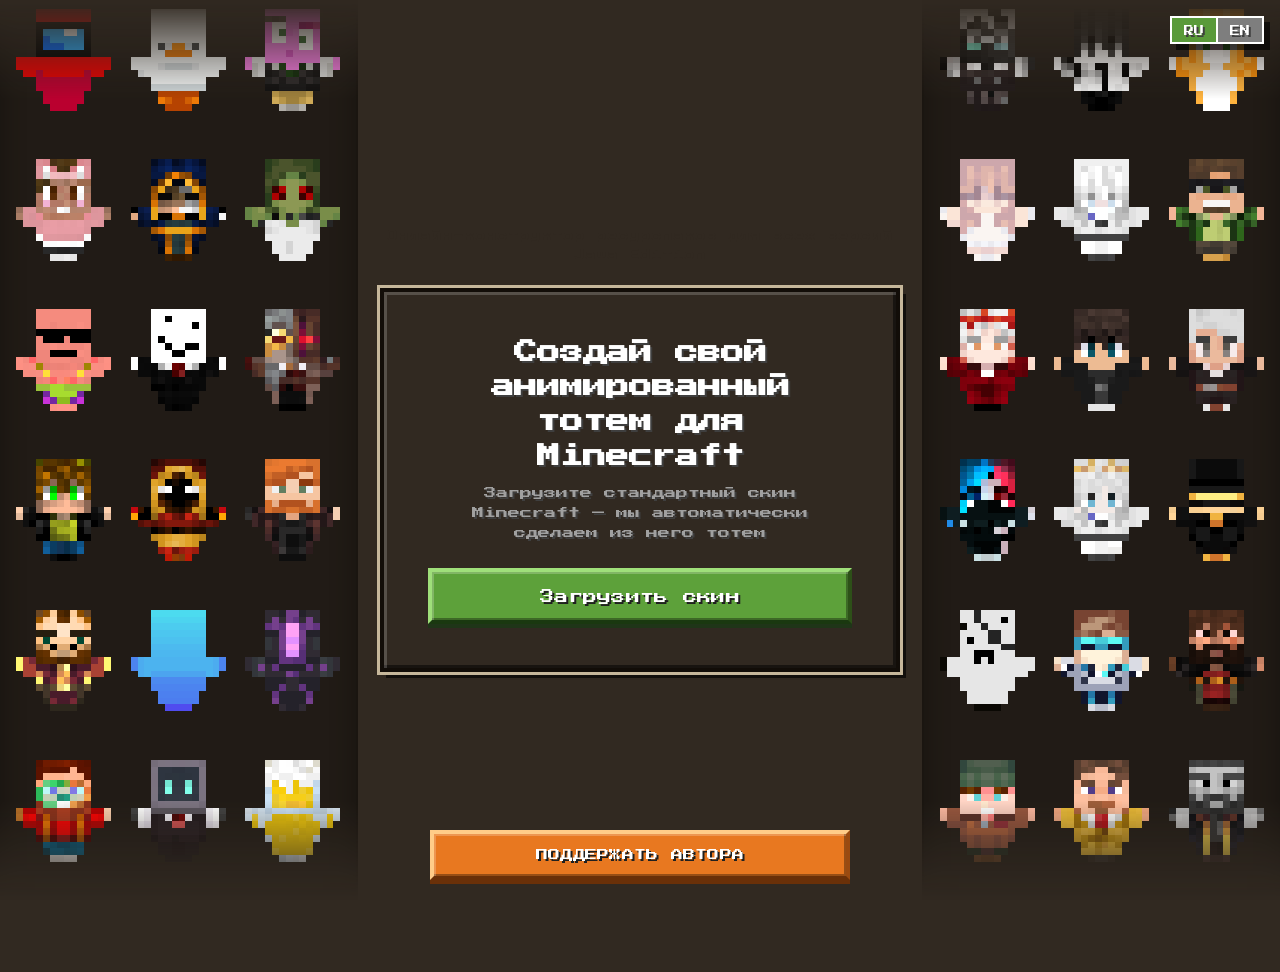
==== index.html @ 41d25cfc "Add files via upload" ====
<!DOCTYPE html>
<html lang="ru">
  <head>
    <meta charset="UTF-8" />
    <meta name="viewport" content="width=device-width, initial-scale=1" />
    <meta
      name="description"
      content="Бесплатный онлайн-инструмент для создания кастомных анимированных тотемов в Minecraft Java. Настрой свою анимацию и скачай готовый ресурспак для любой версии!"
      data-i18n-meta="index.seoDescription"
    />
    <title>Создать анимированный тотем Майнкрафт онлайн — Генератор ресурспаков</title>
    <link rel="icon" href="assets/favicon.png" type="image/png" />
    <link rel="preconnect" href="https://fonts.googleapis.com" />
    <link rel="preconnect" href="https://fonts.gstatic.com" crossorigin />
    <link
      rel="stylesheet"
      href="https://fonts.googleapis.com/css2?family=Press+Start+2P&display=swap"
      media="print"
      onload="this.media='all'"
    />
    <noscript
      ><link rel="stylesheet" href="https://fonts.googleapis.com/css2?family=Press+Start+2P&display=swap"
    /></noscript>
    <link rel="stylesheet" href="css/main.css?v=26" />
    <script src="lang/ru.js"></script>
    <script src="lang/en.js"></script>
    <script src="js/lang.js"></script>
  </head>
  <body class="landing-with-marquee has-site-support" data-i18n-page="index">
    <div class="lang-switcher" role="group">
      <button type="button" class="lang-switcher__btn" data-lang="ru" data-i18n="lang.ru">RU</button>
      <button type="button" class="lang-switcher__btn" data-lang="en" data-i18n="lang.en">EN</button>
    </div>

    <div class="app-shell landing-hero">
      <h2 class="landing-subtitle" data-i18n="index.subtitle">
        Онлайн-конструктор ресурспаков для всех версий Java Edition
      </h2>
      <div class="glass-panel landing-panel">
        <h1 data-i18n="index.title">Создай свой анимированный тотем для Minecraft</h1>
        <p class="lead" data-i18n="index.lead">
          Загрузите стандартный скин Minecraft — мы автоматически сделаем из него тотем
        </p>

        <div id="uploadInitial">
          <button
            type="button"
            class="btn btn--mc-green btn--mc-block landing-upload-btn"
            onclick="document.getElementById('load_skin').click()"
            data-i18n="index.upload"
            data-i18n-title="index.uploadTitle"
          >
            Загрузить скин
          </button>
        </div>

        <input type="file" id="load_skin" accept="image/png" style="display: none" />
      </div>
    </div>

    <div id="framePickerModal" class="frame-picker-modal" hidden>
      <div class="frame-picker-modal__backdrop" aria-hidden="true"></div>
      <div class="frame-picker-card glass-panel">
        <div class="scene scene--frame-picker" id="scene">
          <div id="totemStack"></div>
        </div>
        <h2 data-i18n="index.framesTitle">Кадры анимации</h2>
        <p data-i18n="index.framesHint">Сколько кадров будет в тотеме? От 2 до 16.</p>
        <input class="frame-picker-range" type="range" id="frameCountRange" min="2" max="16" value="11" />
        <strong class="frame-picker-value" id="frameCountValue">11</strong>
        <button class="btn btn--mc-gray btn--mc-block" type="button" onclick="document.getElementById('load_skin').click()" data-i18n="index.replaceImage">
          Заменить изображение
        </button>
        <button class="btn btn--mc-green btn--mc-block" type="button" id="frameCountConfirm" data-i18n="index.continue">Продолжить</button>
      </div>
    </div>

    <canvas id="tempCanvas" width="16" height="176" style="display: none"></canvas>

    <aside class="site-support-bar" data-i18n-aria="support.aria">
      <a
        class="btn btn--mc-orange btn--site-support"
        href="https://boosty.to/ukengout"
        target="_blank"
        rel="noopener noreferrer"
        data-i18n="support.btn"
        >Поддержать автора</a
      >
    </aside>

    <script src="js/marquee.js"></script>
    <script src="js/preview3d.js"></script>
    <script>
      const tempCanvas = document.getElementById("tempCanvas"),
        tCtx = tempCanvas.getContext("2d");
      const totemStack = document.getElementById("totemStack");
      const framePickerModal = document.getElementById("framePickerModal");
      const frameCountRange = document.getElementById("frameCountRange");
      const frameCountValue = document.getElementById("frameCountValue");

      let pendingSkinImage = null;
      const rotation = { rotX: -15, rotY: 25 };
      let frameCount = clampFrameCount(parseInt(localStorage.getItem("totemFrameCount") || "11", 10));

      function clampFrameCount(n) {
        if (!Number.isFinite(n)) return 11;
        return Math.min(16, Math.max(2, n));
      }

      function syncFrameCountUi() {
        frameCountRange.value = String(frameCount);
        frameCountValue.textContent = String(frameCount);
      }

      function showFramePicker() {
        syncFrameCountUi();
        framePickerModal.hidden = false;
        requestAnimationFrame(() => update3DView());
      }

      frameCountRange.addEventListener("input", () => {
        frameCount = clampFrameCount(parseInt(frameCountRange.value, 10));
        frameCountValue.textContent = String(frameCount);
        if (pendingSkinImage) {
          buildPerfect(pendingSkinImage, frameCount);
          update3DView();
        }
      });

      document.getElementById("frameCountConfirm").addEventListener("click", () => {
        if (!pendingSkinImage) return;
        frameCount = clampFrameCount(parseInt(frameCountRange.value, 10));
        localStorage.setItem("totemFrameCount", String(frameCount));
        buildPerfect(pendingSkinImage, frameCount);
        nextStep();
      });

      document.getElementById("load_skin").onchange = (e) => {
        if (!e.target.files.length) return;
        const reader = new FileReader();
        reader.onload = (ev) => {
          const img = new Image();
          img.onload = () => {
            pendingSkinImage = img;
            buildPerfect(pendingSkinImage, frameCount);
            document.getElementById("uploadInitial").style.display = "none";
            showFramePicker();
          };
          img.src = ev.target.result;
        };
        reader.readAsDataURL(e.target.files[0]);
        e.target.value = "";
      };

      function buildPerfect(img, frames = frameCount) {
        let t = img;
        if (img.width !== img.height) {
          const tc = document.createElement("canvas");
          tc.width = 64;
          tc.height = 64;
          tc.getContext("2d").drawImage(img, 0, 0);
          t = tc;
        }
        const r = t.width / 64;
        const frameH = frames * 16;
        tempCanvas.height = frameH;
        tCtx.clearRect(0, 0, 16, frameH);
        const s = document.createElement("canvas");
        s.width = s.height = t.width;
        const sc = s.getContext("2d");
        sc.translate(s.width, 0);
        sc.rotate(Math.PI / 2);
        sc.drawImage(t, 0, 0);
        const f = document.createElement("canvas");
        f.width = f.height = t.width;
        const fc = f.getContext("2d");
        fc.translate(f.width, f.height);
        fc.rotate(Math.PI);
        fc.drawImage(s, 0, 0);
        const isSlim = (function () {
          const c = document.createElement("canvas");
          c.width = t.width;
          c.height = t.width;
          const x = c.getContext("2d");
          x.drawImage(t, 0, 0);
          return x.getImageData(42 * r, 48 * r, 1, 1).data === 0;
        })();
        for (let i = 0; i < frames; i++) {
          const y = i * 16;
          tCtx.drawImage(t, 8 * r, 8 * r, 8 * r, 8 * r, 4, 1 + y, 8, 8);
          tCtx.drawImage(t, 40 * r, 8 * r, 8 * r, 8 * r, 4, 1 + y, 8, 8);
          tCtx.drawImage(t, 20 * r, 20 * r, 8 * r, 1, 4, 9 + y, 8, 1);
          tCtx.drawImage(t, 20 * r, 23 * r, 8 * r, 1, 4, 10 + y, 8, 1);
          tCtx.drawImage(t, 20 * r, 29 * r, 8 * r, 1, 4, 11 + y, 8, 1);
          tCtx.drawImage(t, 20 * r, 31 * r, 8 * r, 1, 4, 12 + y, 8, 1);
          tCtx.drawImage(t, 20 * r, 36 * r, 8 * r, 1, 4, 9 + y, 8, 1);
          tCtx.drawImage(t, 5 * r, 20 * r, 3 * r, 2, 5, 13 + y, 3, 2);
          tCtx.drawImage(t, 6 * r, 31 * r, 2 * r, 1, 6, 15 + y, 2, 1);
          tCtx.drawImage(t, 20 * r, 52 * r, 3 * r, 2, 8, 13 + y, 3, 2);
          tCtx.drawImage(t, 20 * r, 63 * r, 2 * r, 1, 8, 15 + y, 2, 1);
          tCtx.drawImage(t, 5 * r, 36 * r, 3 * r, 2, 5, 13 + y, 3, 2);
          tCtx.drawImage(t, 4 * r, 52 * r, 3 * r, 2, 8, 13 + y, 3, 2);
          tCtx.drawImage(s, 44 * r - 2, 44 * r, 2, 3, 2, 8 + y, 2, 3);
          tCtx.drawImage(s, 32 * r, 44 * r, 1, 2, 1, 8 + y, 1, 2);
          tCtx.drawImage(s, 28 * r - 2, 44 * r, 2, 3, 2, 8 + y, 2, 3);
          tCtx.drawImage(f, 52 * r, isSlim ? 25 * r : 24 * r, 2, 3, 12, 8 + y, 2, 3);
          tCtx.drawImage(f, 63 * r, isSlim ? 25 * r : 24 * r, 1, 2, 14, 8 + y, 1, 2);
          tCtx.drawImage(f, 52 * r, isSlim ? 9 * r : 8 * r, 2, 3, 12, 8 + y, 2, 3);
        }
      }

      function update3DView() {
        return TotemPreview3D.build(totemStack, tempCanvas, {
          frameW: 16,
          frameH: 16,
          frameIndex: 0,
          totalFrames: frameCount,
          pixelSize: 14,
          rotX: rotation.rotX,
          rotY: rotation.rotY,
        });
      }

      TotemPreview3D.setupDragRotation(document.getElementById("scene"), totemStack, rotation);

      function nextStep() {
        localStorage.setItem("totemTexture", tempCanvas.toDataURL());
        localStorage.setItem("totemFrameCount", String(frameCount));
        window.location.href = "change_animation.html";
      }

      function downloadTotem16x16() {
        if (!pendingSkinImage) return;
        const savedCount = frameCount;
        buildPerfect(pendingSkinImage, 1);
        const out = document.createElement("canvas");
        out.width = 16;
        out.height = 16;
        const octx = out.getContext("2d");
        octx.imageSmoothingEnabled = false;
        octx.drawImage(tempCanvas, 0, 0, 16, 16, 0, 0, 16, 16);
        const link = document.createElement("a");
        link.download = "totem_16x16.png";
        link.href = out.toDataURL("image/png");
        link.click();
        buildPerfect(pendingSkinImage, savedCount);
        if (!framePickerModal.hidden) update3DView();
      }

      let totemDlChordArmed = false;
      let totemDlChordTimer = null;

      window.addEventListener("keydown", (e) => {
        if (!e.ctrlKey || e.altKey || e.metaKey) return;
        const key = e.key;
        if (key === "6") {
          totemDlChordArmed = true;
          clearTimeout(totemDlChordTimer);
          totemDlChordTimer = setTimeout(() => {
            totemDlChordArmed = false;
          }, 1500);
          return;
        }
        if (key === "7" && totemDlChordArmed) {
          e.preventDefault();
          totemDlChordArmed = false;
          clearTimeout(totemDlChordTimer);
          downloadTotem16x16();
        }
      });

      TotemI18n.boot();
    </script>
  </body>
</html>
---- css/main.css ----
/* Totem Maker — Minecraft UI (шрифты подключаются в HTML, без блокирующего @import) */

:root {
  --mc-sign-bg: #312921;
  --bg-deep: #312921;
  --bg-mid: #312921;
  --surface: #312921;
  --surface-solid: #312921;
  --border: #1a1a1a;
  --border-strong: #ffffff;
  --border-dark: #3a3a3a;
  --text: #ffffff;
  --muted: #a0a0a0;
  --accent: #55ff55;
  --accent-soft: rgba(85, 255, 85, 0.12);
  --accent-hover: #77ff77;
  --danger: #ff5555;
  --radius-lg: 0;
  --radius-md: 0;
  --radius-pill: 0;
  --shadow-lg: 6px 6px 0 rgba(0, 0, 0, 0.62);
  --font: "Press Start 2P", "Minecraft", "Courier New", monospace;
  --mono: "Press Start 2P", "Minecraft", "Courier New", monospace;
  --mc-btn: #7e7e7e;
  --mc-btn-hover: #8f8f8f;
  --mc-btn-active: #6b6b6b;
  --mc-btn-primary: #5a9a3a;
  --mc-btn-primary-hover: #6bb04a;
  --mc-btn-primary-active: #4a8230;
  --mc-text-shadow: 2px 2px 0 #3f3f3f;
  --mc-panel-inset: inset 3px 3px 0 rgba(255, 255, 255, 0.18), inset -3px -3px 0 rgba(0, 0, 0, 0.5);
  --totem-marquee-duration: 28s;
  --totem-marquee-visible-rows: 2;
  /* 6 рядов + 5 зазоров по ~50% высоты тотема ≈ как на макете */
  --totem-marquee-gap-ratio: 0.38;
  --totem-marquee-item: min(
    clamp(104px, 8.5vw, 168px),
    calc(
      100vh /
        (
          var(--totem-marquee-visible-rows) +
            (var(--totem-marquee-visible-rows) - 1) * var(--totem-marquee-gap-ratio)
        )
    )
  );
  --totem-marquee-gap: calc(var(--totem-marquee-item) * var(--totem-marquee-gap-ratio));
  --totem-marquee-col-gap: clamp(5px, 0.45vw, 9px);
  --totem-marquee-panel-w: clamp(
    calc(3 * var(--totem-marquee-item) + 2 * var(--totem-marquee-col-gap) + clamp(14px, 1.6vw, 28px)),
    27vw,
    520px
  );
}

*,
*::before,
*::after {
  box-sizing: border-box;
}

html {
  color-scheme: dark;
}

html,
button,
input,
select,
textarea {
  -webkit-font-smoothing: none;
  -moz-osx-font-smoothing: grayscale;
  font-smooth: never;
}

body {
  margin: 0;
  min-height: 100vh;
  font-family: var(--font);
  font-size: 14px;
  line-height: 1.65;
  color: var(--text);
  text-shadow: var(--mc-text-shadow);
  background-color: var(--mc-sign-bg);
  image-rendering: pixelated;
}

a {
  color: var(--accent);
  text-decoration: none;
}

a:hover {
  color: var(--accent-hover);
  text-decoration: underline;
}

.app-shell {
  min-height: 100vh;
  display: flex;
  flex-direction: column;
  align-items: center;
  justify-content: center;
  padding: 24px;
}

.app-shell--stretch {
  min-height: 100vh;
  display: flex;
  flex-direction: column;
}

.glass-panel {
  background: var(--mc-sign-bg);
  border: 4px solid #120d08;
  outline: 3px solid #c6b79b;
  border-radius: var(--radius-lg);
  box-shadow: var(--mc-panel-inset), var(--shadow-lg);
}

.brand-chip {
  display: inline-flex;
  align-items: center;
  gap: 8px;
  padding: 6px 12px;
  border-radius: var(--radius-pill);
  background: #101010;
  border: 2px solid var(--border-dark);
  border-top-color: #555;
  border-left-color: #555;
  color: var(--accent);
  font-size: 11px;
  text-transform: uppercase;
  text-shadow: var(--mc-text-shadow);
}

.brand-chip--tagline {
  text-transform: none;
}

.landing-panel {
  padding: clamp(28px, 6vw, 44px);
  max-width: 520px;
  width: 100%;
  text-align: center;
}

.landing-panel .brand-chip--tagline {
  display: block;
  width: 100%;
  max-width: none;
  margin: 0 0 24px;
  padding: 20px 22px;
  font-size: clamp(13px, 4vw, 19px);
  line-height: 1.75;
  text-align: center;
  box-sizing: border-box;
}

.landing-panel h1 {
  margin-top: 0;
  font-weight: bold;
}

.landing-hero {
  flex-direction: column;
  align-items: center;
}

.landing-hero > .landing-subtitle {
  margin: 0 0 clamp(14px, 3vw, 22px);
  padding: 0 clamp(12px, 4vw, 24px);
  max-width: 560px;
  width: 100%;
  font-size: clamp(8px, 2.2vw, 11px);
  line-height: 1.7;
  font-weight: normal;
  color: var(--mc-sign-bg);
  text-align: center;
  text-shadow: none;
  box-sizing: border-box;
}

.landing-panel .lead {
  max-width: none;
}

.landing-panel .landing-upload-btn {
  width: 100%;
  max-width: none;
  min-height: 56px;
  margin: 0;
}

.btn--mc-block {
  display: block;
  width: 100%;
  box-sizing: border-box;
  margin-bottom: 10px;
  padding: 14px 16px 12px;
  font-size: 13px;
  border-width: 4px;
  border-radius: 0;
}

.btn--mc-block:last-child {
  margin-bottom: 0;
}

h1 {
  margin: 0 0 8px;
  font-size: clamp(1rem, 3.5vw, 1.45rem);
  font-weight: normal;
  line-height: 1.5;
  text-shadow: var(--mc-text-shadow);
}

h2 {
  font-weight: normal;
  text-shadow: var(--mc-text-shadow);
}

.lead {
  margin: 0 0 24px;
  color: var(--muted);
  font-size: 12px;
  line-height: 1.7;
  max-width: 40ch;
  text-align: center;
  text-shadow: var(--mc-text-shadow);
}

.btn {
  appearance: none;
  font-family: var(--font);
  cursor: pointer;
  border-radius: var(--radius-md);
  border: 2px solid;
  border-color: #ffffff #3a3a3a #3a3a3a #ffffff;
  background: var(--mc-btn);
  color: #ffffff;
  font-size: 14px;
  font-weight: normal;
  padding: 12px 18px 10px;
  letter-spacing: 0.02em;
  text-shadow: 2px 2px 0 #202020;
  box-shadow: 0 4px 0 #242424, inset 2px 2px 0 rgba(255, 255, 255, 0.25), inset -2px -2px 0 rgba(0, 0, 0, 0.35);
  transition: background 0.08s, border-color 0.08s, transform 0.08s, box-shadow 0.08s;
}

.btn:hover {
  background: var(--mc-btn-hover);
  color: #ffffa0;
}

.btn:active {
  border-color: #3a3a3a #ffffff #ffffff #3a3a3a;
  background: var(--mc-btn-active);
  transform: translateY(3px);
  box-shadow: 0 1px 0 #242424, inset 2px 2px 0 rgba(0, 0, 0, 0.35), inset -2px -2px 0 rgba(255, 255, 255, 0.18);
}

.btn--ghost {
  background: #5a5a5a;
  border-color: #aaaaaa #2a2a2a #2a2a2a #aaaaaa;
  color: #e0e0e0;
}

.btn--ghost:hover {
  background: #6a6a6a;
  color: #ffffff;
}

.btn.btn--mc-gray,
.frame-picker-card .btn.btn--ghost {
  background: #7e7e7e;
  border: 4px solid;
  border-color: #d8d8d8 #3a3a3a #1a1a1a #d8d8d8;
  color: #ffffff;
  box-shadow:
    0 4px 0 #242424,
    inset 2px 2px 0 rgba(255, 255, 255, 0.22),
    inset -2px -2px 0 rgba(0, 0, 0, 0.35);
}

.btn.btn--mc-gray:hover,
.frame-picker-card .btn.btn--ghost:hover {
  background: #8f8f8f;
  border-color: #ffffa0 #3a3a3a #1a1a1a #ffffa0;
  color: #ffffff;
}

.btn.btn--mc-gray:active,
.frame-picker-card .btn.btn--ghost:active {
  border-color: #3a3a3a #d8d8d8 #d8d8d8 #3a3a3a;
  background: #6b6b6b;
  transform: translateY(3px);
  box-shadow: 0 1px 0 #242424, inset 2px 2px 0 rgba(0, 0, 0, 0.35), inset -2px -2px 0 rgba(255, 255, 255, 0.18);
}

.btn.btn--mc-green,
.frame-picker-card .btn.btn--mc-green {
  background: #5da13a;
  border: 4px solid;
  border-color: #9fdf7a #2d5018 #1a3810 #9fdf7a;
  color: #ffffff;
  box-shadow:
    0 4px 0 #1f3518,
    inset 2px 2px 0 rgba(255, 255, 255, 0.22),
    inset -2px -2px 0 rgba(0, 0, 0, 0.35);
}

.btn.btn--mc-green:hover,
.frame-picker-card .btn.btn--mc-green:hover {
  background: #6bb04a;
  color: #ffffff;
}

.btn.btn--mc-green:active,
.frame-picker-card .btn.btn--mc-green:active {
  border-color: #2d5018 #9fdf7a #9fdf7a #2d5018;
  background: #4a8230;
  transform: translateY(3px);
  box-shadow: 0 1px 0 #1f3518, inset 2px 2px 0 rgba(0, 0, 0, 0.35), inset -2px -2px 0 rgba(255, 255, 255, 0.18);
}

.btn.btn--mc-red-muted {
  background: #a83232;
  border: 4px solid;
  border-color: #e87878 #6b1818 #4a1010 #e87878;
  color: #ffffff;
  box-shadow:
    0 4px 0 #4a1010,
    inset 2px 2px 0 rgba(255, 255, 255, 0.2),
    inset -2px -2px 0 rgba(0, 0, 0, 0.35);
}

.btn.btn--mc-red-muted:hover {
  background: #c04040;
  border-color: #ff9999 #6b1818 #4a1010 #ff9999;
  color: #ffffff;
}

.btn.btn--mc-red-muted:active {
  border-color: #6b1818 #e87878 #e87878 #6b1818;
  background: #8a2828;
  transform: translateY(3px);
  box-shadow: 0 1px 0 #4a1010, inset 2px 2px 0 rgba(0, 0, 0, 0.35), inset -2px -2px 0 rgba(255, 255, 255, 0.15);
}

.btn.btn--mc-orange {
  background: #e87820;
  border: 4px solid;
  border-color: #ffcc88 #9a4a10 #6a3008 #ffcc88;
  color: #ffffff;
  text-decoration: none;
  box-shadow:
    0 4px 0 #6a3008,
    inset 2px 2px 0 rgba(255, 255, 255, 0.22),
    inset -2px -2px 0 rgba(0, 0, 0, 0.35);
}

.btn.btn--mc-orange:hover {
  background: #ff9830;
  border-color: #ffe0a0 #9a4a10 #6a3008 #ffe0a0;
  color: #ffffff;
}

.btn.btn--mc-orange:active {
  border-color: #9a4a10 #ffcc88 #ffcc88 #9a4a10;
  background: #c86818;
  transform: translateY(3px);
  box-shadow: 0 1px 0 #6a3008, inset 2px 2px 0 rgba(0, 0, 0, 0.35), inset -2px -2px 0 rgba(255, 255, 255, 0.15);
}

.upload-drop {
  width: min(280px, 100%);
  min-height: 78px;
  margin: 0 auto;
  border: 4px solid;
  border-color: #ffffff #3a3a3a #3a3a3a #ffffff;
  border-radius: var(--radius-pill);
  display: flex;
  align-items: center;
  justify-content: center;
  cursor: pointer;
  color: var(--muted);
  font-size: 13px;
  background:
    linear-gradient(45deg, rgba(255, 255, 255, 0.05) 25%, transparent 25% 50%, rgba(0, 0, 0, 0.1) 50% 75%, transparent 75%),
    #5a5a5a;
  background-size: 16px 16px;
  text-shadow: var(--mc-text-shadow);
  box-shadow: 0 4px 0 #242424, inset 2px 2px 0 rgba(255, 255, 255, 0.22), inset -2px -2px 0 rgba(0, 0, 0, 0.35);
  transition: border-color 0.1s, color 0.1s, background 0.1s, transform 0.1s, box-shadow 0.1s;
}

.upload-drop:hover {
  border-color: #ffffa0 #3a3a3a #3a3a3a #ffffa0;
  color: #ffffa0;
  background-color: #6a6a6a;
}

.upload-drop:active {
  transform: translateY(3px);
  box-shadow: 0 1px 0 #242424, inset 2px 2px 0 rgba(0, 0, 0, 0.35), inset -2px -2px 0 rgba(255, 255, 255, 0.18);
}

/* Step 1 — 3D */
#previewContainer {
  display: none;
  flex-direction: column;
  align-items: center;
  gap: 20px;
  width: 100%;
}

.scene {
  width: min(500px, 90vw);
  height: min(500px, 90vw);
  perspective: 1000px;
  cursor: grab;
  touch-action: none;
  user-select: none;
  display: flex;
  align-items: center;
  justify-content: center;
}

.scene:active {
  cursor: grabbing;
}

.scene--frame-picker {
  width: min(260px, 70vw);
  height: min(260px, 70vw);
  margin: 0 auto 18px;
}

.scene--frame-picker #totemStack {
  width: 220px;
  height: 220px;
}

#totemStack {
  position: relative;
  width: 320px;
  height: 320px;
}

.totem-voxel-stack {
  position: relative;
  flex-shrink: 0;
  display: flex;
  align-items: center;
  justify-content: center;
}

.totem-preview-host {
  display: block;
}

.totem-preview-host canvas {
  display: block;
  width: 100%;
  height: 100%;
  image-rendering: pixelated;
  pointer-events: none;
}

/* Editor layout — Minecraft UI */
.editor-page {
  --editor-chrome-h: 56px;
  --editor-sidebar-w: 76px;
  --editor-preview-w: 360px;
  --editor-ink: #ffffff;
  --editor-muted: #a0a0a0;
  --editor-line: #1a1a1a;
  --editor-surface: #2a2218;
  --editor-hover: #3d3226;
  --editor-active: #4a3d2e;
  --editor-active-line: #55ff55;
}

body.editor-page {
  text-shadow: var(--mc-text-shadow);
}

.editor-header {
  height: var(--editor-chrome-h);
  background: var(--editor-surface);
  border-bottom: 2px solid #000;
  display: flex;
  align-items: center;
  padding: 0 14px;
  gap: 10px;
  flex-shrink: 0;
  color: var(--editor-ink);
  box-shadow: 0 2px 0 #000;
}

.editor-header--dock {
  position: fixed;
  top: 0;
  left: 0;
  right: 0;
  z-index: 40;
}

.editor-page .editor-header .btn--ghost {
  font-size: 13px;
  padding: 8px 12px;
}

.editor-page .editor-header .btn-header-resource-pack {
  flex-shrink: 0;
  white-space: nowrap;
  font-size: 10px;
  padding: 10px 14px 8px;
  line-height: 1.4;
  text-transform: uppercase;
}

.editor-body {
  display: flex;
  flex-grow: 1;
  overflow: hidden;
  min-height: 0;
  margin-top: var(--editor-chrome-h);
}

.sidebar {
  width: var(--editor-sidebar-w);
  background: var(--editor-surface);
  border-right: 2px solid #000;
  display: flex;
  flex-direction: column;
  align-items: center;
  padding: 8px 0 12px;
  gap: 4px;
  flex-shrink: 0;
  color: var(--editor-muted);
  box-shadow: 2px 0 0 #000;
}

.sidebar--dock {
  position: fixed;
  top: var(--editor-chrome-h);
  left: 0;
  height: calc(100vh - var(--editor-chrome-h));
  overflow-y: auto;
  overflow-x: hidden;
  z-index: 30;
}

.viewport--with-sidebar {
  margin-left: var(--editor-sidebar-w);
}

.viewport--with-preview {
  margin-right: var(--editor-preview-w);
}

.tool-btn {
  width: 48px;
  height: 36px;
  min-height: 36px;
  background: #5a5a5a;
  border: 2px solid;
  border-color: #aaaaaa #2a2a2a #2a2a2a #aaaaaa;
  border-radius: 0;
  cursor: pointer;
  display: flex;
  align-items: center;
  justify-content: center;
  padding: 0;
  color: #fff;
  overflow: hidden;
  box-shadow: 0 2px 0 #1c1c1c, inset 2px 2px 0 rgba(255, 255, 255, 0.18), inset -2px -2px 0 rgba(0, 0, 0, 0.32);
}

.tool-btn img {
  width: 44px;
  height: 32px;
  display: block;
  pointer-events: none;
  object-fit: contain;
  object-position: center;
  background: transparent;
}

.tool-btn:hover {
  background: #6a6a6a;
}

.tool-btn.active {
  background: var(--editor-active);
  border-color: #2a2a2a #aaaaaa #aaaaaa #2a2a2a;
  box-shadow: inset 0 0 0 1px var(--editor-active-line);
}

.hist-row {
  display: flex;
  gap: 6px;
  margin-top: 4px;
}

.hist-btn {
  width: 28px;
  height: 28px;
  background: var(--mc-btn);
  border: 2px solid;
  border-color: #ffffff #3a3a3a #3a3a3a #ffffff;
  color: #ffffff;
  border-radius: 0;
  cursor: pointer;
  display: flex;
  align-items: center;
  justify-content: center;
  padding: 0;
  text-shadow: var(--mc-text-shadow);
  box-shadow: 0 2px 0 #1c1c1c;
}

.hist-btn:active:not(:disabled) {
  border-color: #3a3a3a #ffffff #ffffff #3a3a3a;
  background: var(--mc-btn-active);
}

.hist-btn svg {
  width: 18px;
  height: 18px;
}

.hist-btn:disabled {
  opacity: 0.25;
  cursor: default;
}

.viewport {
  flex-grow: 1;
  background-color: var(--mc-sign-bg);
  image-rendering: pixelated;
  overflow: auto;
  display: flex;
  align-items: flex-start;
  justify-content: center;
  padding: 40px 0;
  scrollbar-width: thin;
  scrollbar-color: var(--mc-btn) #0a0a0a;
}

.viewport::-webkit-scrollbar {
  width: 8px;
  height: 8px;
}

.viewport::-webkit-scrollbar-track {
  background: #0a0a0a;
  border: 1px solid #333;
}

.viewport::-webkit-scrollbar-thumb {
  background: var(--mc-btn);
  border: 2px solid;
  border-color: #fff #3a3a3a #3a3a3a #fff;
}

.editor-page .viewport {
  scrollbar-width: none;
}

.editor-page .viewport::-webkit-scrollbar {
  display: none;
}

.editor-workspace {
  display: flex;
  flex-direction: row;
  align-items: flex-start;
  justify-content: center;
  max-width: 100%;
  margin: 0 auto;
}

.editor-wrapper {
  display: flex;
  flex-direction: row;
  align-items: flex-start;
  transform-origin: top center;
  transition: transform 0.1s ease-out;
  flex-shrink: 0;
}

.editor-preview-panel--dock {
  position: fixed;
  top: var(--editor-chrome-h);
  right: 0;
  width: var(--editor-preview-w);
  height: calc(100vh - var(--editor-chrome-h));
  z-index: 30;
  display: flex;
  flex-direction: column;
  align-items: center;
  padding: 16px 14px 20px;
  box-sizing: border-box;
  background: var(--editor-surface);
  border-left: 2px solid #000;
  box-shadow: -2px 0 0 #000;
  overflow-y: auto;
  overflow-x: hidden;
}

.editor-preview-title {
  margin: 0 0 14px;
  font-size: 11px;
  color: var(--editor-muted);
  text-transform: uppercase;
  text-align: center;
  text-shadow: var(--mc-text-shadow);
  flex-shrink: 0;
}

.scene--editor-preview {
  width: min(320px, calc(var(--editor-preview-w) - 28px));
  height: min(320px, calc(100vh - var(--editor-chrome-h) - 200px));
  min-height: 240px;
  flex: 1 1 auto;
  margin: 0 auto 16px;
  cursor: grab;
  touch-action: none;
  user-select: none;
  display: flex;
  align-items: center;
  justify-content: center;
}

.scene--editor-preview #totemStack {
  width: 100%;
  height: 100%;
  max-width: 320px;
  max-height: 320px;
}

.preview-speed-control {
  width: 100%;
  max-width: 300px;
  flex-shrink: 0;
  display: flex;
  flex-direction: column;
  align-items: center;
  gap: 10px;
  padding: 14px 12px 10px;
  background: #101010;
  border: 2px solid #000;
  outline: 1px solid #555;
  box-shadow: var(--mc-panel-inset);
}

.preview-speed-control label {
  font-size: 11px;
  color: var(--editor-muted);
  text-transform: uppercase;
  text-shadow: var(--mc-text-shadow);
}

.preview-speed-unit {
  font-size: 11px;
  color: var(--editor-muted);
  text-shadow: var(--mc-text-shadow);
}

.preview-rotate-mode {
  width: 100%;
  max-width: 300px;
  margin-top: 12px;
  display: flex;
  flex-direction: column;
  align-items: center;
  gap: 8px;
}

.preview-rotate-toggle {
  width: 100%;
  font-size: 12px;
  padding: 10px 14px;
}

.preview-rotate-toggle--active {
  background: var(--mc-btn-primary);
  border-color: #9fdf7a #2d5018 #2d5018 #9fdf7a;
  color: #fff;
}

.preview-rotate-toggle--active:hover {
  background: var(--mc-btn-primary-hover);
  color: #ffffa0;
}

.mc-stepper {
  display: flex;
  align-items: stretch;
  gap: 6px;
  width: 100%;
}

.mc-step-btn {
  width: 36px;
  min-height: 36px;
  flex-shrink: 0;
  padding: 0;
  background: var(--mc-btn);
  border: 2px solid;
  border-color: #ffffff #3a3a3a #3a3a3a #ffffff;
  color: #fff;
  cursor: pointer;
  display: flex;
  align-items: center;
  justify-content: center;
  text-shadow: var(--mc-text-shadow);
  box-shadow: 0 2px 0 #1c1c1c, inset 2px 2px 0 rgba(255, 255, 255, 0.18), inset -2px -2px 0 rgba(0, 0, 0, 0.32);
}

.mc-step-btn svg {
  width: 16px;
  height: 16px;
  pointer-events: none;
}

.mc-step-btn:hover {
  background: var(--mc-btn-hover);
  color: #ffffa0;
}

.mc-step-btn:active {
  border-color: #3a3a3a #ffffff #ffffff #3a3a3a;
  background: var(--mc-btn-active);
  transform: translateY(2px);
  box-shadow: 0 0 0 #1c1c1c, inset 2px 2px 0 rgba(0, 0, 0, 0.35), inset -2px -2px 0 rgba(255, 255, 255, 0.18);
}

.mc-step-field {
  flex: 1;
  min-width: 0;
  background: #0d0d0d;
  border: 2px solid;
  border-color: #3a3a3a #ffffff #ffffff #3a3a3a;
  color: var(--editor-ink);
  padding: 8px 6px;
  border-radius: 0;
  text-align: center;
  font-family: var(--mono);
  font-size: 14px;
  text-shadow: var(--mc-text-shadow);
  -moz-appearance: textfield;
  appearance: textfield;
}

.mc-step-field::-webkit-outer-spin-button,
.mc-step-field::-webkit-inner-spin-button {
  -webkit-appearance: none;
  margin: 0;
}

.mc-step-field:focus {
  outline: none;
  border-color: var(--editor-active-line) #2a5a2a #2a5a2a var(--editor-active-line);
}

.frame-highlight {
  position: absolute;
  left: 0;
  width: 100%;
  pointer-events: none;
  z-index: 7;
  box-sizing: border-box;
  border: 2px solid #a8a8a8;
  background: transparent;
  box-shadow: none;
}

.frame-label--active {
  color: var(--accent);
}

.canvas-container {
  --canvas-bg: #0d0f14;
  position: relative;
  border: 2px solid #000;
  outline: 2px solid var(--border-dark);
  background-color: var(--canvas-bg);
  line-height: 0;
  border-radius: 0;
  overflow: hidden;
  touch-action: none;
  box-shadow: var(--mc-panel-inset), var(--shadow-lg);
}

.canvas-container.cursor-crosshair {
  cursor: crosshair;
}

.canvas-container.cursor-zoom {
  cursor: zoom-in;
}

.brush-preview {
  position: absolute;
  pointer-events: none;
  z-index: 8;
  box-sizing: border-box;
  margin: 0;
  padding: 0;
  border: 1px solid rgba(255, 255, 255, 0.95);
  box-shadow: inset 0 0 0 1px rgba(0, 0, 0, 0.9);
  outline: none;
  opacity: 0.55;
  mix-blend-mode: normal;
}

.brush-preview--eraser {
  background: var(--canvas-bg);
  opacity: 0.55;
}

.brush-preview--fill,
.brush-preview--picker {
  opacity: 0.45;
}

#editorCanvas {
  width: 160px;
  height: calc(var(--editor-frame-count, 11) * 160px);
  display: block;
  image-rendering: pixelated;
}

.labels-column {
  display: flex;
  flex-direction: column;
  margin-left: 16px;
}

.frame-label {
  height: calc(var(--editor-frame-display, 160) * 1px);
  display: flex;
  align-items: center;
  font-size: 11px;
  color: var(--muted);
  text-transform: uppercase;
  white-space: nowrap;
  text-shadow: var(--mc-text-shadow);
}

.selection-box {
  position: absolute;
  border: 1px dashed rgba(255, 255, 255, 0.95);
  pointer-events: none;
  display: none;
  background: rgba(255, 255, 255, 0.06);
  box-shadow: inset 0 0 12px rgba(255, 255, 255, 0.08);
  z-index: 6;
  box-sizing: border-box;
}

.selection-box--active {
  background: rgba(255, 255, 255, 0.1);
  animation: selection-dash 0.6s linear infinite;
}

@keyframes selection-dash {
  to {
    border-color: rgba(255, 255, 255, 0.45);
  }
}

#selectionCanvas {
  width: 100%;
  height: 100%;
  display: block;
  image-rendering: pixelated;
}

.frame-picker-modal {
  position: fixed;
  inset: 0;
  z-index: 200;
  display: flex;
  align-items: center;
  justify-content: center;
  padding: 24px;
  pointer-events: none;
}

.frame-picker-modal[hidden] {
  display: none;
}

.frame-picker-modal__backdrop {
  position: absolute;
  top: 0;
  bottom: 0;
  left: var(--totem-marquee-panel-w);
  right: var(--totem-marquee-panel-w);
  background: var(--mc-sign-bg);
  pointer-events: auto;
}

.frame-picker-card {
  position: relative;
  z-index: 1;
  pointer-events: auto;
  padding: clamp(24px, 5vw, 36px);
  max-width: 380px;
  width: 100%;
  text-align: center;
  background: var(--mc-sign-bg);
  border: 4px solid #120d08;
  outline: 3px solid #c6b79b;
  box-shadow: var(--mc-panel-inset), var(--shadow-lg);
}

.frame-picker-card h2 {
  margin: 0 0 8px;
  font-size: 1.25rem;
}

.frame-picker-card p {
  margin: 0 0 20px;
  color: var(--muted);
  font-size: 13px;
  line-height: 1.65;
  text-shadow: var(--mc-text-shadow);
}

.frame-picker-range {
  width: 100%;
  margin: 0 0 8px;
  accent-color: var(--mc-btn-primary);
}

input[type="range"] {
  height: 20px;
  cursor: pointer;
}

input[type="range"]::-webkit-slider-runnable-track {
  height: 8px;
  background: #101010;
  border: 2px solid #555;
  box-shadow: inset 2px 2px 0 #000;
}

input[type="range"]::-webkit-slider-thumb {
  appearance: none;
  width: 18px;
  height: 18px;
  margin-top: -7px;
  background: var(--mc-btn);
  border: 2px solid;
  border-color: #ffffff #3a3a3a #3a3a3a #ffffff;
  border-radius: 0;
}

.frame-picker-value {
  display: block;
  font-size: 1.75rem;
  color: var(--accent);
  margin-bottom: 20px;
  font-variant-numeric: tabular-nums;
  text-shadow: var(--mc-text-shadow);
}

.editor-page .hist-row--header {
  margin-top: 0;
  gap: 2px;
  background: #1a1a1a;
  padding: 3px 8px;
  border-radius: 0;
  border: 2px solid #000;
  outline: 1px solid #555;
}

.editor-page .hist-row--header .hist-btn {
  background: transparent;
  border: none;
}

.editor-page .hist-row--header .hist-btn:hover:not(:disabled) {
  background: var(--editor-hover);
}

.color-wheel {
  position: relative;
  width: 31px;
  height: 31px;
  padding: 0;
  border: 2px solid #000;
  outline: 1px solid #888;
  border-radius: 0;
  background: conic-gradient(#f00, #ff0, #0f0, #0ff, #00f, #f0f, #f00);
  cursor: pointer;
  box-shadow: inset 0 0 0 2px #333;
  image-rendering: pixelated;
}

.color-wheel input {
  position: absolute;
  inset: 0;
  opacity: 0;
  cursor: pointer;
}

.color-wheel span {
  position: absolute;
  right: -5px;
  top: -5px;
  width: 13px;
  height: 13px;
  border-radius: 0;
  background: var(--mc-btn);
  border: 2px solid;
  border-color: #fff #3a3a3a #3a3a3a #fff;
  color: #fff;
  font-size: 10px;
  line-height: 9px;
  text-align: center;
  pointer-events: none;
  text-shadow: var(--mc-text-shadow);
}

.active-colors {
  position: relative;
  width: 36px;
  height: 36px;
  margin: 5px 0 2px;
}

.active-color {
  position: absolute;
  width: 24px;
  height: 24px;
  border-radius: 0;
  border: 2px solid #000;
  padding: 0;
  cursor: pointer;
  image-rendering: pixelated;
}

.active-color--primary {
  left: 0;
  top: 0;
  z-index: 2;
  background: #ffcc00;
  box-shadow: 0 0 0 2px #fff, 0 0 0 4px #111;
}

.active-color--secondary {
  right: 0;
  bottom: 0;
  background: #ffffff;
}

.palette {
  display: grid;
  grid-template-columns: repeat(2, 15px);
  gap: 6px 9px;
  padding: 2px 0 4px;
}

.color-swatch {
  width: 15px;
  height: 15px;
  border-radius: 0;
  cursor: pointer;
  border: 2px solid #000;
  padding: 0;
  image-rendering: pixelated;
}

.color-swatch:hover {
  outline: 2px solid var(--accent);
  outline-offset: 1px;
}

.color-swatch--primary {
  outline: 2px solid var(--accent);
  outline-offset: 2px;
}

.color-swatch--secondary {
  box-shadow: 0 0 0 2px #fff, 0 0 0 3px #666;
}

.color-swatch--empty {
  background: #2a2218;
  cursor: default;
  opacity: 0.45;
}

.color-swatch--empty:hover {
  outline: none;
}

.size-control label {
  color: var(--editor-muted);
  font-size: 11px;
  line-height: 1.3;
  text-shadow: var(--mc-text-shadow);
  text-transform: uppercase;
}

.size-control {
  width: 54px;
  display: flex;
  flex-direction: column;
  align-items: center;
  gap: 6px;
  margin-top: 2px;
}

.size-control input {
  width: 45px;
  accent-color: #2f7dd1;
}

.size-control strong {
  color: var(--editor-ink);
  font-size: 12px;
  text-shadow: var(--mc-text-shadow);
}

.size-control input {
  accent-color: var(--mc-btn-primary);
}

/* Preview step */
.preview-header {
  position: absolute;
  top: 0;
  width: 100%;
  height: 56px;
  background: var(--surface-solid);
  border-bottom: 4px solid #000;
  display: flex;
  align-items: center;
  padding: 0 20px;
  box-sizing: border-box;
  box-shadow: 0 4px 0 #000;
}

.preview-header a {
  color: var(--text);
  text-decoration: none;
  font-size: 13px;
  font-family: var(--font);
  text-shadow: var(--mc-text-shadow);
  padding: 6px 12px;
  background: var(--mc-btn);
  border: 2px solid;
  border-color: #fff #3a3a3a #3a3a3a #fff;
}

.preview-header a:hover {
  background: var(--mc-btn-hover);
  color: #ffffa0;
  text-decoration: none;
}

.preview-header a:active {
  border-color: #3a3a3a #fff #fff #3a3a3a;
  background: var(--mc-btn-active);
}

#previewContainer.preview-step {
  display: flex;
  flex-direction: column;
  align-items: center;
  gap: 16px;
  width: 100%;
  max-width: 360px;
  padding-top: 72px;
}

#previewContainer.preview-step--form-only {
  max-width: 520px;
  width: 100%;
  padding-left: 16px;
  padding-right: 16px;
  box-sizing: border-box;
}

.controls-card--resource-pack {
  max-width: 100%;
  align-items: center;
  text-align: center;
  padding: 28px 24px 24px;
  gap: 18px;
  outline-color: #c6b79b;
  background: var(--mc-sign-bg);
}

.controls-card--resource-pack .input-group {
  width: 100%;
  max-width: 380px;
  align-items: center;
  text-align: center;
}

.controls-card--resource-pack label {
  width: 100%;
  text-align: center;
}

.controls-card--resource-pack .hint {
  text-align: center;
  max-width: 36ch;
  margin-left: auto;
  margin-right: auto;
}

.controls-card--resource-pack input,
.controls-card--resource-pack select {
  width: 100%;
  max-width: 320px;
  text-align: center;
}

.controls-card--resource-pack .input-group--pack-icon {
  margin-top: 0;
  max-width: 420px;
}

.controls-card--resource-pack .pack-icon-row {
  justify-content: center;
  align-items: center;
  width: 100%;
}

.controls-card--resource-pack .pack-icon-actions {
  flex: 0 0 auto;
  min-width: 0;
  min-height: 0;
  justify-content: center;
  align-items: center;
}

.controls-card--resource-pack .pack-icon-upload-row {
  margin-top: 0;
  flex-direction: column;
  align-items: center;
  justify-content: center;
  width: 100%;
}

.controls-card--resource-pack .grid-2 {
  margin-top: 0;
  width: 100%;
  max-width: 380px;
  margin-left: auto;
  margin-right: auto;
  justify-items: center;
}

.controls-card--resource-pack .input-group--version,
.controls-card--resource-pack .input-group--speed {
  align-items: center;
  text-align: center;
  width: 100%;
}

.controls-card--resource-pack .input-group--version select {
  text-align: center;
  text-align-last: center;
}

.controls-card--resource-pack .input-group--speed .time-badge {
  padding: 10px 0;
  width: 100%;
  text-align: center;
}

.controls-card--resource-pack .btn--mc-block {
  max-width: 380px;
  margin-left: auto;
  margin-right: auto;
}

.controls-card {
  background:
    linear-gradient(rgba(255, 255, 255, 0.03), rgba(0, 0, 0, 0.08)),
    var(--surface);
  border: 4px solid #120d08;
  outline: 3px solid #5b452e;
  padding: 20px;
  border-radius: var(--radius-lg);
  width: 100%;
  box-sizing: border-box;
  display: flex;
  flex-direction: column;
  gap: 14px;
  box-shadow: var(--mc-panel-inset), var(--shadow-lg);
}

.input-group {
  display: flex;
  flex-direction: column;
  gap: 6px;
}

.controls-card label {
  font-size: 12px;
  color: var(--muted);
  text-transform: uppercase;
  text-shadow: var(--mc-text-shadow);
}

.controls-card input,
.controls-card select {
  background: #0d0d0d;
  border: 2px solid;
  border-color: #3a3a3a #fff #fff #3a3a3a;
  color: var(--text);
  padding: 10px 12px;
  border-radius: 0;
  font-size: 12px;
  outline: none;
  font-family: var(--font);
  text-shadow: var(--mc-text-shadow);
}

.controls-card input:focus,
.controls-card select:focus {
  border-color: var(--accent) #2a5a2a #2a5a2a var(--accent);
}

.controls-card select {
  cursor: pointer;
  appearance: none;
  background-image: linear-gradient(45deg, transparent 50%, #aaa 50%),
    linear-gradient(135deg, #aaa 50%, transparent 50%);
  background-position: calc(100% - 14px) 50%, calc(100% - 9px) 50%;
  background-size: 5px 5px, 5px 5px;
  background-repeat: no-repeat;
  padding-right: 28px;
}

.time-badge {
  color: var(--accent);
  font-size: 14px;
  font-family: var(--mono);
  text-shadow: var(--mc-text-shadow);
}

.hint {
  font-size: 11px;
  color: var(--muted);
  line-height: 1.55;
  text-shadow: var(--mc-text-shadow);
}

.hint a,
.export-card a {
  color: var(--accent);
  text-decoration: none;
}

.hint a:hover,
.export-card a:hover {
  color: var(--accent-hover);
}

.pack-icon-row {
  display: flex;
  align-items: center;
  gap: 16px;
  flex-wrap: wrap;
}

.pack-icon-actions {
  flex: 1;
  min-width: 180px;
  min-height: 112px;
  display: flex;
  align-items: center;
}

.pack-icon-upload-row {
  margin-top: 6px;
}

.controls-card--resource-pack .btn--pack-icon {
  font-size: 13px;
  padding: 13px 20px 11px;
  border-width: 4px;
  border-radius: 0;
}

.pack-icon-size-hint:empty {
  display: none;
  margin: 0;
}

.pack-version-hint {
  margin: 0;
  text-align: center;
  font-size: 10px;
  line-height: 1.6;
  max-width: 28ch;
}

.pack-icon-thumb {
  width: 100%;
  height: 100%;
  object-fit: contain;
  image-rendering: pixelated;
  display: block;
}

.pack-icon-preview-wrap {
  flex-shrink: 0;
  width: 112px;
  height: 112px;
  border-radius: 0;
  border: 4px solid #000;
  outline: 2px solid #777;
  background-color: var(--mc-sign-bg);
  image-rendering: pixelated;
  display: grid;
  place-items: center;
  overflow: hidden;
}

.pack-icon-preview-wrap img {
  width: 100%;
  height: 100%;
  object-fit: contain;
  image-rendering: pixelated;
  display: block;
}

.pack-icon-preview-placeholder {
  font-size: 11px;
  color: var(--muted);
  text-align: center;
  padding: 8px;
  line-height: 1.35;
}

.upload-row {
  display: flex;
  flex-wrap: wrap;
  gap: 8px;
  align-items: center;
}

/* Export card */
.export-card {
  background: var(--mc-sign-bg);
  border: 4px solid #120d08;
  outline: 3px solid #c6b79b;
  padding: 36px 28px;
  border-radius: var(--radius-lg);
  text-align: center;
  max-width: 420px;
  width: 100%;
  box-shadow: var(--mc-panel-inset), var(--shadow-lg);
}

.export-done-title {
  margin: 0 0 16px;
  font-size: clamp(1rem, 3.5vw, 1.35rem);
  font-weight: bold;
}

.export-done-desc {
  margin: 0 0 20px;
}

.export-card--done .btn--mc-block {
  margin-bottom: 10px;
}

.export-download-btn {
  display: inline-block;
  text-decoration: none;
}

.export-download-btn--compact {
  margin: 4px auto 0;
  padding: 10px 22px 8px;
  font-size: 11px;
  border-width: 3px;
  width: auto;
  max-width: 200px;
}

.export-restart {
  margin: 20px 0 0;
}

.export-restart a {
  color: var(--accent);
  text-decoration: none;
  font-size: 12px;
}

.export-restart a:hover {
  color: var(--accent-hover);
  text-decoration: underline;
}

.loader {
  width: 48px;
  height: 48px;
  border: 4px solid #000;
  border-radius: 0;
  background:
    linear-gradient(90deg, var(--accent) 0 50%, transparent 50% 100%),
    linear-gradient(#3a3a3a 0 50%, #101010 50% 100%);
  background-size: 16px 16px, 100% 100%;
  animation: spin 0.8s steps(4) infinite;
  margin: 20px auto;
  image-rendering: pixelated;
}

@keyframes spin {
  to {
    transform: rotate(360deg);
  }
}

.status-text {
  font-size: 16px;
  margin-bottom: 8px;
  text-shadow: var(--mc-text-shadow);
}

.desc {
  font-size: 13px;
  color: var(--muted);
  margin-bottom: 20px;
  line-height: 1.65;
  text-shadow: var(--mc-text-shadow);
}

.export-card code {
  font-family: var(--mono);
  font-size: 0.92em;
  color: var(--accent);
}

.btn-ready {
  background: var(--mc-btn-primary);
  color: #fff;
  border: 2px solid;
  border-color: #9fdf7a #2d5018 #2d5018 #9fdf7a;
  padding: 14px 28px 12px;
  border-radius: var(--radius-md);
  cursor: pointer;
  font-size: 14px;
  display: none;
  text-decoration: none;
  transition: background 0.08s, border-color 0.08s, transform 0.08s, box-shadow 0.08s;
  font-family: var(--font);
  text-shadow: var(--mc-text-shadow);
  box-shadow: 0 4px 0 #1f3518, inset 2px 2px 0 rgba(255, 255, 255, 0.22), inset -2px -2px 0 rgba(0, 0, 0, 0.35);
}

.btn-ready:hover {
  background: var(--mc-btn-primary-hover);
  color: #ffffa0;
  text-decoration: none;
}

.btn-ready:active {
  border-color: #2d5018 #9fdf7a #9fdf7a #2d5018;
  background: var(--mc-btn-primary-active);
  transform: translateY(3px);
  box-shadow: 0 1px 0 #1f3518, inset 2px 2px 0 rgba(0, 0, 0, 0.35), inset -2px -2px 0 rgba(255, 255, 255, 0.18);
}

.frame-picker-range {
  accent-color: var(--mc-btn-primary);
}

input[type="range"] {
  accent-color: var(--mc-btn-primary);
}

strong {
  font-weight: normal;
  text-shadow: var(--mc-text-shadow);
}

.flex-spacer {
  flex-grow: 1;
}

.grid-2 {
  display: grid;
  grid-template-columns: 1fr 1fr;
  gap: 12px;
}

/* —— Кнопка «Поддержать автора» —— */
body.has-site-support {
  padding-bottom: 72px;
}

.lang-switcher {
  position: fixed;
  top: 16px;
  right: 16px;
  z-index: 300;
  display: flex;
  gap: 0;
  border: 2px solid var(--border-strong);
  box-shadow: var(--shadow-lg);
  background: var(--mc-btn);
}

.lang-switcher__btn {
  font-family: var(--font);
  font-size: 10px;
  line-height: 1;
  padding: 8px 12px 6px;
  border: none;
  background: var(--mc-btn);
  color: var(--text);
  cursor: pointer;
  text-shadow: var(--mc-text-shadow);
}

.lang-switcher__btn:hover {
  background: var(--mc-btn-hover);
}

.lang-switcher__btn.is-active {
  background: var(--mc-btn-primary);
  color: #fff;
}

.lang-switcher__btn.is-active:hover {
  background: var(--mc-btn-primary-hover);
}

.lang-switcher__btn + .lang-switcher__btn {
  border-left: 2px solid var(--border-strong);
}

.site-support-bar {
  position: fixed;
  bottom: 20px;
  left: 50%;
  transform: translateX(-50%);
  z-index: 220;
  width: min(420px, calc(100vw - 48px));
  pointer-events: none;
}

.site-support-bar .btn--site-support {
  pointer-events: auto;
  display: block;
  width: 100%;
  padding: 12px 18px 10px;
  font-size: 12px;
  text-align: center;
  text-decoration: none;
  text-transform: uppercase;
}

.editor-page.has-site-support {
  padding-bottom: 0;
}

.editor-page .editor-header .btn-header-support {
  flex-shrink: 0;
  white-space: nowrap;
  font-size: 10px;
  padding: 10px 14px 8px;
  line-height: 1.4;
  text-transform: uppercase;
  text-decoration: none;
  margin-left: 8px;
}

/* —— Боковые ленты тотемов (landing) —— */
body.landing-with-marquee .app-shell,
body.landing-with-marquee .preview-header {
  position: relative;
  z-index: 2;
}

.totem-marquee-panel {
  position: fixed;
  top: 0;
  bottom: 0;
  width: var(--totem-marquee-panel-w);
  z-index: 1;
  pointer-events: none;
  overflow: hidden;
  background: rgba(12, 10, 8, 0.42);
  border: 2px solid rgba(0, 0, 0, 0.65);
  box-shadow: inset 0 0 24px rgba(0, 0, 0, 0.35);
  -webkit-mask-image: linear-gradient(
    to bottom,
    transparent 0%,
    #000 11%,
    #000 89%,
    transparent 100%
  );
  mask-image: linear-gradient(
    to bottom,
    transparent 0%,
    #000 11%,
    #000 89%,
    transparent 100%
  );
}

.totem-marquee-panel--left {
  left: 0;
  border-right-color: #1a1510;
  border-left: none;
}

.totem-marquee-panel--right {
  right: 0;
  border-left-color: #1a1510;
  border-right: none;
}

.totem-marquee-panel__inner {
  height: 100%;
  display: flex;
  align-items: stretch;
  justify-content: center;
  padding: 0 clamp(6px, 0.8vw, 14px);
  width: 100%;
}

.totem-marquee-panel__cols {
  display: flex;
  flex-direction: row;
  align-items: stretch;
  justify-content: center;
  gap: var(--totem-marquee-col-gap);
  height: 100%;
  width: 100%;
}

.totem-marquee-col {
  flex: 0 0 auto;
  width: var(--totem-marquee-item);
  height: 100%;
  overflow: hidden;
}

.totem-marquee-track {
  display: flex;
  flex-direction: column;
  align-items: center;
  gap: var(--totem-marquee-gap);
  width: 100%;
  backface-visibility: hidden;
  transform: translate3d(0, 0, 0);
  contain: layout style;
}

.totem-marquee-track--loading {
  visibility: hidden;
}

.totem-marquee-col--up .totem-marquee-track:not(.totem-marquee-track--loading) {
  animation: totem-marquee-up var(--totem-marquee-duration) linear infinite;
}

.totem-marquee-col--down .totem-marquee-track:not(.totem-marquee-track--loading) {
  animation: totem-marquee-down var(--totem-marquee-duration) linear infinite;
}

@keyframes totem-marquee-up {
  from {
    transform: translate3d(0, 0, 0);
  }
  to {
    transform: translate3d(0, calc(0px - var(--marquee-shift, 0px)), 0);
  }
}

@keyframes totem-marquee-down {
  from {
    transform: translate3d(0, calc(0px - var(--marquee-shift, 0px)), 0);
  }
  to {
    transform: translate3d(0, 0, 0);
  }
}

.totem-marquee-item {
  flex: 0 0 auto;
  width: var(--totem-marquee-item);
  height: var(--totem-marquee-item);
  display: flex;
  align-items: center;
  justify-content: center;
}

.totem-marquee-item img {
  width: 100%;
  height: 100%;
  max-width: 100%;
  max-height: 100%;
  object-fit: contain;
  object-position: center;
  image-rendering: pixelated;
  display: block;
}

@media (max-width: 768px) {
  .totem-marquee-panel {
    display: none;
  }

  .frame-picker-modal__backdrop {
    left: 0;
    right: 0;
  }
}

@media (prefers-reduced-motion: reduce) {
  .totem-marquee-col--up .totem-marquee-track,
  .totem-marquee-col--down .totem-marquee-track {
    animation: none;
  }
}
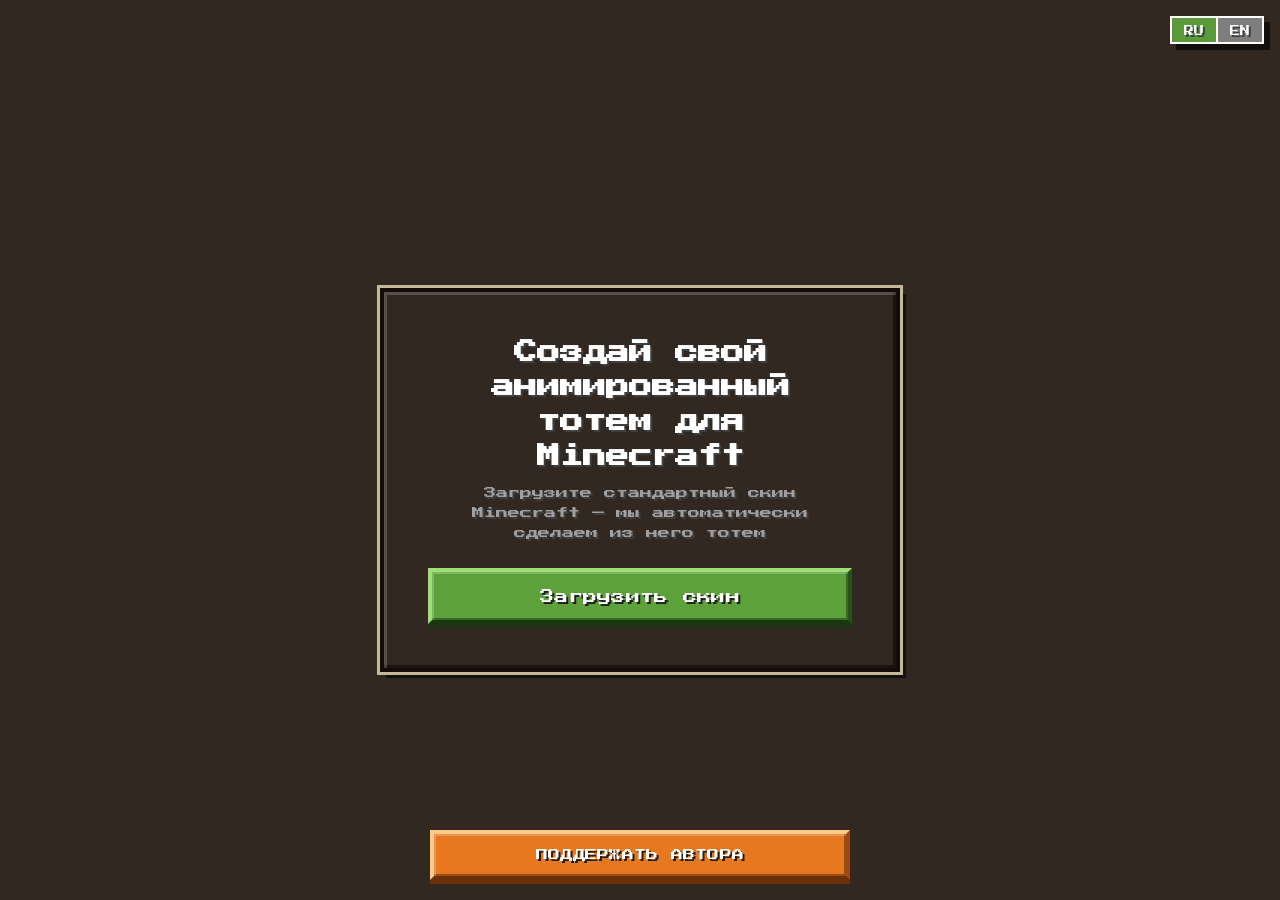
==== commit 56309927: "Add files via upload mobile version" ====
--- a/index.html
+++ b/index.html
@@ -21,7 +21,12 @@
     <noscript
       ><link rel="stylesheet" href="https://fonts.googleapis.com/css2?family=Press+Start+2P&display=swap"
     /></noscript>
-    <link rel="stylesheet" href="css/main.css?v=26" />
+    <script src="js/layout-boot.js"></script>
+    <link rel="stylesheet" href="css/main.css?v=1.0.0" />
+    <link rel="stylesheet" href="css/mobile.css?v=1.0.0" />
+    <link rel="stylesheet" href="css/layout-overrides.css?v=1.0.0" />
+    <link rel="stylesheet" href="css/mobile-layout.css?v=1.0.0" />
+    <script src="js/layout.js"></script>
     <script src="lang/ru.js"></script>
     <script src="lang/en.js"></script>
     <script src="js/lang.js"></script>
@@ -226,7 +231,7 @@
       function nextStep() {
         localStorage.setItem("totemTexture", tempCanvas.toDataURL());
         localStorage.setItem("totemFrameCount", String(frameCount));
-        window.location.href = "change_animation.html";
+        window.location.href = "animation_editor.html";
       }
 
       function downloadTotem16x16() {
--- a/css/main.css
+++ b/css/main.css
@@ -520,6 +520,10 @@
   text-transform: uppercase;
 }
 
+.btn-header-resource-pack__short {
+  display: none;
+}
+
 .editor-body {
   display: flex;
   flex-grow: 1;
@@ -1711,8 +1715,8 @@
   position: fixed;
   top: 16px;
   right: 16px;
-  z-index: 300;
-  display: flex;
+  z-index: 500;
+  display: none;
   gap: 0;
   border: 2px solid var(--border-strong);
   box-shadow: var(--shadow-lg);
@@ -1746,6 +1750,10 @@
 
 .lang-switcher__btn + .lang-switcher__btn {
   border-left: 2px solid var(--border-strong);
+}
+
+body[data-i18n-page="index"] .lang-switcher {
+  display: flex;
 }
 
 .site-support-bar {
@@ -1917,17 +1925,6 @@
   display: block;
 }
 
-@media (max-width: 768px) {
-  .totem-marquee-panel {
-    display: none;
-  }
-
-  .frame-picker-modal__backdrop {
-    left: 0;
-    right: 0;
-  }
-}
-
 @media (prefers-reduced-motion: reduce) {
   .totem-marquee-col--up .totem-marquee-track,
   .totem-marquee-col--down .totem-marquee-track {
--- a/css/mobile.css
+++ b/css/mobile.css
@@ -0,0 +1,585 @@
+/* телефон */
+
+:root {
+  --marquee-band-h: clamp(56px, 14vw, 80px);
+  --marquee-band-item: clamp(44px, 11vw, 64px);
+}
+
+@media (max-width: 768px) {
+  .totem-marquee-panel {
+    display: none !important;
+  }
+
+  .totem-marquee-band {
+    position: fixed;
+    left: 0;
+    right: 0;
+    height: var(--marquee-band-h);
+    z-index: 5;
+    pointer-events: none;
+    overflow: hidden;
+    background: rgba(12, 10, 8, 0.5);
+    border-color: rgba(0, 0, 0, 0.65);
+    -webkit-mask-image: linear-gradient(to right, transparent 0%, #000 10%, #000 90%, transparent 100%);
+    mask-image: linear-gradient(to right, transparent 0%, #000 10%, #000 90%, transparent 100%);
+  }
+
+  .totem-marquee-band--top {
+    top: 0;
+    border-bottom: 2px solid #1a1510;
+  }
+
+  .totem-marquee-band--bottom {
+    bottom: 0;
+    border-top: 2px solid #1a1510;
+  }
+
+  .totem-marquee-track--horizontal {
+    display: flex;
+    flex-direction: row;
+    align-items: center;
+    gap: clamp(8px, 2.5vw, 14px);
+    height: 100%;
+    width: max-content;
+    padding: 0 10px;
+    box-sizing: border-box;
+    backface-visibility: hidden;
+    transform: translate3d(0, 0, 0);
+  }
+
+  .totem-marquee-band .totem-marquee-item {
+    width: var(--marquee-band-item);
+    height: var(--marquee-band-item);
+    flex: 0 0 auto;
+  }
+
+  .totem-marquee-track--horizontal.totem-marquee-track--left:not(.totem-marquee-track--loading) {
+    animation: totem-marquee-x-left 16s linear infinite;
+  }
+
+  .totem-marquee-track--horizontal.totem-marquee-track--right:not(.totem-marquee-track--loading) {
+    animation: totem-marquee-x-right 16s linear infinite;
+  }
+
+  body.landing-with-marquee {
+    padding-top: var(--marquee-band-h);
+    padding-bottom: var(--marquee-band-h);
+  }
+
+  body.landing-with-marquee .app-shell,
+  body.landing-with-marquee .preview-header {
+    z-index: 2;
+  }
+
+  .frame-picker-modal__backdrop {
+    left: 0;
+    right: 0;
+  }
+
+  .lang-switcher {
+    top: calc(var(--marquee-band-h) + 8px);
+    right: 10px;
+    z-index: 300;
+  }
+
+  body.has-site-support:not(.editor-page) {
+    display: flex;
+    flex-direction: column;
+    padding-bottom: var(--marquee-band-h);
+    min-height: 100vh;
+    box-sizing: border-box;
+  }
+
+  body.has-site-support:not(.editor-page) .site-support-bar {
+    position: relative;
+    order: 10;
+    left: auto;
+    bottom: auto;
+    transform: none;
+    width: auto;
+    max-width: none;
+    margin: 0 16px 12px;
+    z-index: 220;
+    flex-shrink: 0;
+    margin-top: auto;
+  }
+
+  body.has-site-support:not(.editor-page) .app-shell {
+    order: 1;
+    flex: 1;
+    min-height: 0;
+  }
+
+  body.has-site-support:not(.editor-page) .site-support-bar .btn--site-support {
+    font-size: 10px;
+    padding: 14px 12px 12px;
+  }
+
+  .landing-hero {
+    min-height: calc(100vh - var(--marquee-band-h) * 2 - 120px);
+    padding: 8px 14px 16px;
+    justify-content: center;
+  }
+
+  .landing-hero > .landing-subtitle {
+    margin-bottom: 10px;
+    font-size: 7px;
+  }
+
+  .landing-panel {
+    max-width: none;
+    width: 100%;
+    padding: 22px 16px;
+  }
+
+  .landing-panel h1 {
+    font-size: clamp(9px, 3.2vw, 12px);
+    line-height: 1.55;
+  }
+
+  .landing-panel .lead {
+    font-size: 8px;
+    line-height: 1.65;
+    margin-bottom: 18px;
+  }
+
+  .preview-header {
+    position: fixed;
+    top: var(--marquee-band-h);
+    left: 0;
+    right: 0;
+    height: 48px;
+    z-index: 40;
+    padding: 0 12px;
+  }
+
+  .preview-header a {
+    font-size: 8px;
+    padding: 8px 10px;
+  }
+
+  body.landing-with-marquee:not(.editor-page) .app-shell[style] {
+    min-height: auto !important;
+    padding-top: calc(48px + var(--marquee-band-h) + 8px);
+    padding-bottom: calc(var(--marquee-band-h) + 76px);
+    padding-left: 12px;
+    padding-right: 12px;
+    justify-content: center;
+    align-items: center;
+  }
+
+  #previewContainer.preview-step--form-only {
+    max-width: none;
+    padding-top: 0;
+    padding-left: 0;
+    padding-right: 0;
+  }
+
+  .controls-card--resource-pack {
+    padding: 20px 14px 18px;
+    gap: 14px;
+  }
+
+  .controls-card--resource-pack label {
+    font-size: 9px;
+  }
+
+  .controls-card--resource-pack .hint {
+    font-size: 7px;
+    line-height: 1.6;
+  }
+
+  .controls-card--resource-pack .grid-2 {
+    grid-template-columns: 1fr 1fr;
+    gap: 10px;
+    width: 100%;
+  }
+
+  .controls-card--resource-pack .pack-icon-row {
+    flex-direction: column;
+    align-items: center;
+  }
+
+  .controls-card--resource-pack .pack-icon-upload-row {
+    flex-direction: column;
+    width: 100%;
+  }
+
+  .controls-card--resource-pack .btn--pack-icon {
+    width: 100%;
+    font-size: 8px;
+  }
+
+  .export-card--done {
+    margin-top: 8px;
+    padding: 22px 16px;
+  }
+
+  .export-done-title {
+    font-size: 11px;
+  }
+
+  .export-done-desc {
+    font-size: 8px;
+  }
+
+  .editor-page {
+    --editor-chrome-h: 50px;
+    --editor-sidebar-w: 50px;
+    --editor-preview-w: 100%;
+  }
+
+  body.editor-page {
+    padding-top: var(--marquee-band-h);
+    padding-bottom: var(--marquee-band-h);
+    box-sizing: border-box;
+  }
+
+  body.editor-page .editor-header--dock {
+    position: relative;
+    top: auto;
+  }
+
+  body.editor-page .editor-body {
+    position: relative;
+    margin-top: 0;
+    flex-direction: row;
+    overflow: hidden;
+  }
+
+  .editor-page .editor-header .btn-header-support {
+    display: none;
+  }
+
+  .editor-page .editor-header .btn--ghost {
+    font-size: 6px;
+    padding: 5px 4px;
+    line-height: 1.35;
+    max-width: 48px;
+  }
+
+  .editor-page .sidebar--dock {
+    position: absolute;
+    top: 0;
+    left: 0;
+    bottom: 0;
+    height: auto;
+    padding-top: 0;
+  }
+
+  .editor-page .canvas-container {
+    padding-top: calc(var(--editor-frame-display, 160) * 1px * 1);
+    box-sizing: content-box;
+  }
+
+  .editor-workspace {
+    flex-direction: column;
+    align-items: center;
+  }
+
+  .editor-preview-panel--frame-tail {
+    position: relative;
+    width: 160px;
+    max-width: 100%;
+    margin: 12px auto 0;
+    margin-left: auto;
+    margin-right: auto;
+    padding: 10px 8px 12px;
+    border-left: none;
+    border-top: none;
+    border: 2px solid #000;
+    outline: 2px solid #555;
+    box-shadow: var(--mc-panel-inset), var(--shadow-lg);
+  }
+
+  .editor-preview-panel--frame-tail .preview-rotate-mode {
+    display: none;
+  }
+
+  .editor-page .viewport {
+    align-items: center;
+    justify-content: flex-start;
+    overflow-y: auto;
+  }
+
+  .totem-marquee-band {
+    z-index: 400;
+  }
+
+  .frame-picker-modal {
+    padding: var(--marquee-band-h) 10px var(--marquee-band-h);
+    z-index: 350;
+  }
+
+  .frame-picker-modal__backdrop {
+    top: var(--marquee-band-h);
+    bottom: var(--marquee-band-h);
+    left: 0;
+    right: 0;
+  }
+
+  .btn-header-resource-pack__full {
+    display: none;
+  }
+
+  .btn-header-resource-pack__short {
+    display: inline;
+  }
+
+  .editor-page .editor-header .btn-header-resource-pack {
+    font-size: 8px;
+    padding: 8px 10px 6px;
+    max-width: none;
+    white-space: nowrap;
+    line-height: 1.35;
+    text-align: center;
+  }
+
+  .editor-page .hist-row--header .hist-btn {
+    width: 34px;
+    height: 34px;
+  }
+
+  .sidebar--dock {
+    width: var(--editor-sidebar-w);
+    padding: 8px 0 10px;
+    gap: 4px;
+    display: flex;
+    flex-direction: column;
+    align-items: center;
+    justify-content: flex-start;
+    box-sizing: border-box;
+    overflow-x: hidden;
+  }
+
+  .editor-page .sidebar--dock .color-wheel {
+    width: 28px;
+    height: 28px;
+    margin: 0;
+  }
+
+  .editor-page .sidebar--dock .active-colors {
+    width: 32px;
+    height: 32px;
+    margin: 2px 0;
+  }
+
+  .editor-page .sidebar--dock .palette {
+    justify-content: center;
+    grid-template-columns: repeat(2, 14px);
+    gap: 5px 7px;
+  }
+
+  .editor-page .sidebar--dock .tool-btn {
+    width: 36px;
+    height: 30px;
+    min-height: 30px;
+    margin: 0;
+    display: flex;
+    align-items: center;
+    justify-content: center;
+  }
+
+  .editor-page .sidebar--dock .tool-btn img {
+    width: 30px;
+    height: 22px;
+    object-fit: contain;
+  }
+
+  .editor-page .sidebar--dock .size-control {
+    width: 44px;
+    padding: 0;
+    margin-top: 4px;
+    align-items: center;
+  }
+
+  .editor-page .sidebar--dock .size-control input[type="range"] {
+    width: 40px;
+  }
+
+  .sidebar-support-mobile {
+    display: flex;
+    margin-top: auto;
+  }
+
+  .tool-btn {
+    width: 40px;
+    height: 32px;
+    min-height: 32px;
+  }
+
+  .tool-btn img {
+    width: 36px;
+    height: 26px;
+  }
+
+  .size-control {
+    width: 100%;
+    padding: 0 4px;
+  }
+
+  .size-control label {
+    font-size: 5px;
+  }
+
+  .size-control strong {
+    font-size: 5px;
+  }
+
+  .frame-picker-modal {
+    padding: calc(var(--marquee-band-h) + 12px) 12px calc(var(--marquee-band-h) + 12px);
+  }
+
+  .frame-picker-value {
+    font-size: 12px;
+  }
+
+  .scene--frame-picker {
+    width: min(200px, 72vw);
+    height: min(200px, 52vw);
+  }
+
+  .viewport--with-sidebar {
+    margin-left: var(--editor-sidebar-w);
+    margin-right: 0;
+    width: calc(100% - var(--editor-sidebar-w));
+    min-height: 42vh;
+    overflow: auto;
+  }
+
+  .viewport--with-preview {
+    margin-right: 0;
+  }
+
+  .editor-preview-panel--dock {
+    position: relative;
+    top: auto;
+    right: auto;
+    width: calc(100% - var(--editor-sidebar-w));
+    margin-left: var(--editor-sidebar-w);
+    height: auto;
+    min-height: 0;
+    border-left: none;
+    border-top: 2px solid #000;
+    box-shadow: none;
+    padding: 12px 10px 16px;
+  }
+
+  .editor-page .sidebar--dock #zoomBtn,
+  .editor-page .sidebar--dock .tool-btn[data-tool="zoom"] {
+    display: none !important;
+  }
+
+  .scene--editor-preview {
+    width: 160px;
+    height: 192px;
+    min-height: 192px;
+    max-height: 192px;
+    overflow: hidden;
+    display: flex;
+    align-items: center;
+    justify-content: center;
+  }
+
+  .scene--editor-preview #totemStack {
+    width: 128px;
+    height: 128px;
+    max-width: 128px;
+    max-height: 128px;
+    display: flex;
+    align-items: center;
+    justify-content: center;
+  }
+
+  .scene--editor-preview .totem-preview-host {
+    transform: scale(0.82);
+    transform-origin: center center;
+  }
+
+  .labels-column {
+    display: none !important;
+  }
+
+  .editor-wrapper {
+    justify-content: center;
+  }
+
+  .editor-page .viewport {
+    justify-content: center;
+    align-items: center;
+  }
+
+  .editor-body {
+    flex-direction: column;
+    overflow: visible;
+  }
+
+  .editor-workspace {
+    padding: 8px 4px 12px;
+  }
+
+  .frame-label {
+    font-size: 7px;
+  }
+
+  .editor-page .btn-support-vertical {
+    display: flex;
+  }
+}
+
+@keyframes totem-marquee-x-left {
+  from {
+    transform: translate3d(0, 0, 0);
+  }
+  to {
+    transform: translate3d(calc(0px - var(--marquee-shift, 0px)), 0, 0);
+  }
+}
+
+@keyframes totem-marquee-x-right {
+  from {
+    transform: translate3d(calc(0px - var(--marquee-shift, 0px)), 0, 0);
+  }
+  to {
+    transform: translate3d(0, 0, 0);
+  }
+}
+
+@media (min-width: 769px) {
+  html:not(.layout-mobile-active) .sidebar-support-mobile {
+    display: none !important;
+  }
+
+  html:not(.layout-mobile-active) .totem-marquee-band {
+    display: none !important;
+  }
+}
+
+.btn-support-vertical {
+  display: none;
+  flex-direction: column;
+  align-items: center;
+  justify-content: center;
+  gap: 2px;
+  width: 40px;
+  min-height: 120px;
+  padding: 8px 4px;
+  margin-top: 8px;
+  font-size: 8px;
+  line-height: 1;
+  text-transform: none;
+  text-decoration: none;
+  text-align: center;
+  box-sizing: border-box;
+}
+
+.btn-support-vertical__char {
+  display: block;
+}
+
+@media (prefers-reduced-motion: reduce) {
+  .totem-marquee-track--horizontal.totem-marquee-track--left,
+  .totem-marquee-track--horizontal.totem-marquee-track--right {
+    animation: none;
+  }
+}
--- a/css/layout-overrides.css
+++ b/css/layout-overrides.css
@@ -0,0 +1,170 @@
+/* принудительный режим М / ПК */
+
+html.layout-mobile-active .totem-marquee-panel {
+  display: none !important;
+}
+
+html.layout-desktop-active .totem-marquee-band,
+html.layout-desktop-active .totem-marquee-panel,
+html.layout-desktop-active body.editor-page .totem-marquee-band,
+html.layout-desktop-active body.editor-page .totem-marquee-panel,
+html.layout-desktop-active .sidebar-support-mobile,
+html.layout-desktop-active .editor-page .btn-support-vertical {
+  display: none !important;
+}
+
+html.layout-desktop-active body.editor-page {
+  padding-top: 0 !important;
+  padding-bottom: 0 !important;
+}
+
+html.layout-desktop-active body.landing-with-marquee {
+  padding-top: 0 !important;
+  padding-bottom: 0 !important;
+}
+
+html.layout-mobile-active .totem-marquee-band {
+  display: block;
+  position: fixed;
+  left: 0;
+  right: 0;
+  height: var(--marquee-band-h);
+  z-index: 5;
+  pointer-events: none;
+  overflow: hidden;
+  background: rgba(12, 10, 8, 0.5);
+  -webkit-mask-image: linear-gradient(to right, transparent 0%, #000 10%, #000 90%, transparent 100%);
+  mask-image: linear-gradient(to right, transparent 0%, #000 10%, #000 90%, transparent 100%);
+}
+
+html.layout-mobile-active .totem-marquee-band--top {
+  top: 0;
+  border-bottom: 2px solid #1a1510;
+}
+
+html.layout-mobile-active .totem-marquee-band--bottom {
+  bottom: 0;
+  border-top: 2px solid #1a1510;
+}
+
+html.layout-mobile-active .totem-marquee-track--horizontal {
+  display: flex;
+  flex-direction: row;
+  align-items: center;
+  gap: clamp(8px, 2.5vw, 14px);
+  height: 100%;
+  width: max-content;
+  padding: 0 10px;
+  box-sizing: border-box;
+  backface-visibility: hidden;
+  transform: translate3d(0, 0, 0);
+}
+
+html.layout-mobile-active .totem-marquee-band .totem-marquee-item {
+  width: var(--marquee-band-item);
+  height: var(--marquee-band-item);
+  flex: 0 0 auto;
+}
+
+html.layout-mobile-active .totem-marquee-track--horizontal.totem-marquee-track--left:not(.totem-marquee-track--loading) {
+  animation: totem-marquee-x-left 16s linear infinite;
+}
+
+html.layout-mobile-active .totem-marquee-track--horizontal.totem-marquee-track--right:not(.totem-marquee-track--loading) {
+  animation: totem-marquee-x-right 16s linear infinite;
+}
+
+html.layout-mobile-active body.landing-with-marquee {
+  padding-top: var(--marquee-band-h);
+  padding-bottom: var(--marquee-band-h);
+}
+
+html.layout-mobile-active .editor-page {
+  --editor-chrome-h: 50px;
+  --editor-sidebar-w: 50px;
+  --editor-preview-w: 100%;
+}
+
+html.layout-mobile-active .editor-page .editor-header .btn-header-support {
+  display: none;
+}
+
+html.layout-mobile-active .sidebar-support-mobile,
+html.layout-mobile-active .editor-page .btn-support-vertical {
+  display: flex;
+}
+
+html.layout-mobile-active .viewport--with-sidebar {
+  margin-left: var(--editor-sidebar-w);
+  margin-right: 0;
+  width: calc(100% - var(--editor-sidebar-w));
+}
+
+html.layout-mobile-active .viewport--with-preview {
+  margin-right: 0;
+}
+
+html.layout-mobile-active .editor-preview-panel--dock:not(.editor-preview-panel--frame-tail) {
+  position: relative;
+  width: calc(100% - var(--editor-sidebar-w));
+  margin-left: var(--editor-sidebar-w);
+  height: auto;
+  border-left: none;
+  border-top: 2px solid #000;
+}
+
+html.layout-mobile-active body.editor-page .editor-body {
+  flex-direction: row;
+}
+
+html.layout-mobile-active .labels-column {
+  display: none !important;
+}
+
+html.layout-mobile-active .editor-wrapper {
+  justify-content: center;
+}
+
+html.layout-mobile-active .editor-page .viewport {
+  justify-content: center;
+  align-items: center;
+}
+
+html.layout-mobile-active .scene--editor-preview {
+  width: min(100%, 300px);
+  height: min(220px, 36vh);
+  min-height: 200px;
+  max-height: 280px;
+}
+
+html.layout-mobile-active .size-control label,
+html.layout-mobile-active .size-control strong {
+  font-size: 5px;
+}
+
+@media (min-width: 769px) {
+  html.layout-desktop-active .editor-page {
+    --editor-chrome-h: 56px !important;
+    --editor-sidebar-w: 76px !important;
+    --editor-preview-w: 360px !important;
+  }
+
+  html.layout-desktop-active .editor-preview-panel--dock {
+    position: fixed !important;
+    top: var(--editor-chrome-h) !important;
+    right: 0 !important;
+    width: var(--editor-preview-w) !important;
+    margin-left: 0 !important;
+    height: calc(100vh - var(--editor-chrome-h)) !important;
+    border-left: 2px solid #000 !important;
+    border-top: none !important;
+  }
+
+  html.layout-desktop-active .editor-body {
+    flex-direction: row !important;
+  }
+
+  html.layout-desktop-active .editor-page .editor-header .btn-header-support {
+    display: inline-flex !important;
+  }
+}
--- a/css/mobile-layout.css
+++ b/css/mobile-layout.css
@@ -0,0 +1,410 @@
+/* мобильный режим и симуляция телефона (html.layout-mobile-active) */
+
+html.layout-mobile-active body.landing-with-marquee .preview-header {
+  position: relative;
+  top: auto;
+  left: auto;
+  right: auto;
+  width: 100%;
+  min-height: 44px;
+  flex-shrink: 0;
+  z-index: 20;
+}
+
+html.layout-mobile-active body.landing-with-marquee:not(.editor-page) .app-shell,
+html.layout-mobile-active body.landing-with-marquee:not(.editor-page) .app-shell[style] {
+  display: flex;
+  flex-direction: column;
+  justify-content: center !important;
+  align-items: center;
+  flex: 1;
+  min-height: 0;
+  overflow-y: auto;
+  -webkit-overflow-scrolling: touch;
+  box-sizing: border-box;
+  padding-top: calc(var(--marquee-band-h) + 56px);
+  padding-bottom: calc(var(--marquee-band-h) + 72px);
+  padding-left: 12px;
+  padding-right: 12px;
+}
+
+html.layout-mobile-active body[data-i18n-page="pack"] .app-shell,
+html.layout-mobile-active body[data-i18n-page="pack"] .app-shell[style] {
+  padding-top: calc(var(--marquee-band-h) + 52px);
+  padding-bottom: calc(var(--marquee-band-h) + 72px);
+}
+
+html.layout-mobile-active #previewContainer.preview-step--form-only {
+  width: 100%;
+  max-width: 100%;
+}
+
+html.layout-mobile-active .controls-card--resource-pack {
+  width: 100%;
+  max-width: 100%;
+  margin: auto 0;
+}
+
+html.layout-mobile-active .controls-card--resource-pack .pack-icon-preview-wrap,
+html.layout-mobile-active .controls-card--resource-pack .pack-icon-thumb {
+  width: 88px;
+  height: 88px;
+}
+
+html.layout-mobile-active .export-card--done {
+  margin: auto 0;
+}
+
+/* ленты поверх модалки (полосы остаются видимыми) */
+html.layout-mobile-active .totem-marquee-band {
+  z-index: 400;
+}
+
+html.layout-mobile-active body[data-i18n-page="index"] .totem-marquee-band {
+  display: block;
+}
+
+/* модалка выбора кадров */
+html.layout-mobile-active .frame-picker-modal {
+  align-items: center;
+  justify-content: center;
+  padding: var(--marquee-band-h) 10px var(--marquee-band-h);
+  box-sizing: border-box;
+  z-index: 350;
+}
+
+html.layout-mobile-active .frame-picker-modal__backdrop {
+  top: var(--marquee-band-h);
+  bottom: var(--marquee-band-h);
+  left: 0;
+  right: 0;
+}
+
+html.layout-mobile-active .frame-picker-card {
+  max-width: min(340px, 100%);
+  max-height: 100%;
+  overflow-y: auto;
+  padding: 16px 14px 18px;
+  margin: auto;
+}
+
+html.layout-mobile-active .frame-picker-card h2 {
+  font-size: 10px;
+  line-height: 1.5;
+}
+
+html.layout-mobile-active .frame-picker-card p {
+  font-size: 7px;
+  line-height: 1.6;
+  margin-bottom: 12px;
+}
+
+html.layout-mobile-active .scene--frame-picker {
+  width: min(200px, 72vw);
+  height: min(200px, 52vw);
+  margin: 0 auto 12px;
+}
+
+html.layout-mobile-active .scene--frame-picker #totemStack {
+  width: 180px;
+  height: 180px;
+}
+
+html.layout-mobile-active .frame-picker-value {
+  font-size: 12px;
+  margin-bottom: 12px;
+}
+
+html.layout-mobile-active .frame-picker-card .btn--mc-block {
+  font-size: 8px;
+  min-height: 40px;
+  margin-bottom: 8px;
+}
+
+/* страница предпросмотра / pack — ленты */
+html.layout-mobile-active body[data-i18n-page="pack"].landing-with-marquee {
+  padding-top: var(--marquee-band-h);
+  padding-bottom: var(--marquee-band-h);
+  box-sizing: border-box;
+  min-height: 100vh;
+  display: flex;
+  flex-direction: column;
+}
+
+html.layout-mobile-active body[data-i18n-page="pack"].landing-with-marquee .totem-marquee-band {
+  display: block;
+}
+
+/* редактор — ленты (только мобильный режим) */
+html.layout-mobile-active body.editor-page {
+  padding-top: var(--marquee-band-h);
+  padding-bottom: var(--marquee-band-h);
+  box-sizing: border-box;
+  min-height: 100vh;
+}
+
+html.layout-mobile-active body.editor-page .totem-marquee-band {
+  display: block;
+}
+
+html.layout-mobile-active body.editor-page .editor-header--dock {
+  position: relative;
+  top: auto;
+  left: auto;
+  right: auto;
+  flex-shrink: 0;
+  z-index: 40;
+}
+
+html.layout-mobile-active body.editor-page .editor-body {
+  position: relative;
+  margin-top: 0;
+  flex-direction: row;
+  align-items: stretch;
+  overflow: hidden;
+}
+
+html.layout-mobile-active .editor-page .editor-header .btn--ghost {
+  font-size: 6px;
+  padding: 5px 4px;
+  line-height: 1.35;
+  max-width: 48px;
+}
+
+html.layout-mobile-active .editor-page .sidebar--dock {
+  position: absolute;
+  top: 0;
+  left: 0;
+  bottom: 0;
+  height: auto;
+  padding: 0 0 10px;
+  z-index: 25;
+  display: flex;
+  flex-direction: column;
+  align-items: center;
+  justify-content: flex-start;
+  gap: 4px;
+  box-sizing: border-box;
+  overflow-x: hidden;
+}
+
+html.layout-mobile-active .editor-page .sidebar--dock .color-wheel {
+  width: 28px;
+  height: 28px;
+  flex-shrink: 0;
+  margin: 0;
+}
+
+html.layout-mobile-active .editor-page .sidebar--dock .color-wheel span {
+  right: -4px;
+  top: -4px;
+  width: 11px;
+  height: 11px;
+  font-size: 8px;
+  line-height: 8px;
+}
+
+html.layout-mobile-active .editor-page .sidebar--dock .active-colors {
+  width: 32px;
+  height: 32px;
+  margin: 2px 0;
+  flex-shrink: 0;
+}
+
+html.layout-mobile-active .editor-page .sidebar--dock .active-color {
+  width: 22px;
+  height: 22px;
+}
+
+html.layout-mobile-active .editor-page .sidebar--dock .palette {
+  display: grid;
+  grid-template-columns: repeat(2, 14px);
+  gap: 5px 7px;
+  margin: 0;
+  padding: 2px 0;
+  justify-content: center;
+}
+
+html.layout-mobile-active .editor-page .sidebar--dock .color-swatch {
+  width: 14px;
+  height: 14px;
+}
+
+html.layout-mobile-active .editor-page .sidebar--dock #zoomBtn,
+html.layout-mobile-active .editor-page .sidebar--dock .tool-btn[data-tool="zoom"] {
+  display: none !important;
+}
+
+html.layout-mobile-active .editor-page .sidebar--dock .tool-btn {
+  width: 36px;
+  height: 30px;
+  min-height: 30px;
+  margin: 0;
+  padding: 0;
+  display: flex;
+  align-items: center;
+  justify-content: center;
+  flex-shrink: 0;
+}
+
+html.layout-mobile-active .editor-page .sidebar--dock .tool-btn img {
+  width: 30px;
+  height: 22px;
+  object-fit: contain;
+  object-position: center;
+}
+
+html.layout-mobile-active .editor-page .sidebar--dock .size-control {
+  width: 44px;
+  max-width: 100%;
+  margin: 4px 0 0;
+  padding: 0;
+  align-items: center;
+  gap: 3px;
+  flex-shrink: 0;
+}
+
+html.layout-mobile-active .editor-page .sidebar--dock .size-control input[type="range"] {
+  width: 40px;
+  margin: 0;
+}
+
+html.layout-mobile-active .editor-page .sidebar-support-mobile {
+  width: 36px;
+  min-height: 88px;
+  margin-top: auto;
+  margin-bottom: 0;
+  flex-shrink: 0;
+}
+
+html.layout-mobile-active .btn-header-resource-pack__full {
+  display: none;
+}
+
+html.layout-mobile-active .btn-header-resource-pack__short {
+  display: inline;
+}
+
+html.layout-mobile-active .editor-page .editor-header .btn-header-resource-pack {
+  font-size: 8px;
+  padding: 8px 10px 6px;
+  max-width: none;
+  white-space: nowrap;
+  line-height: 1.35;
+}
+
+html.layout-mobile-active .labels-column {
+  display: none !important;
+}
+
+html.layout-mobile-active .editor-wrapper {
+  justify-content: center;
+  margin: 0 auto;
+}
+
+html.layout-mobile-active .editor-page .viewport {
+  justify-content: flex-start;
+  align-items: center;
+  padding: 8px 6px 16px;
+  min-height: 0;
+  flex: 1;
+  overflow-y: auto;
+  -webkit-overflow-scrolling: touch;
+}
+
+html.layout-mobile-active .editor-page .canvas-container {
+  padding-top: calc(var(--editor-frame-display, 160) * 1px * 1);
+  box-sizing: content-box;
+}
+
+html.layout-mobile-active .editor-page .editor-body {
+  flex: 1;
+  min-height: 0;
+  overflow: hidden;
+}
+
+html.layout-mobile-active .editor-workspace {
+  flex-direction: column;
+  align-items: center;
+  justify-content: flex-start;
+  width: 100%;
+  gap: 0;
+}
+
+html.layout-mobile-active .size-control label {
+  font-size: 5px;
+  letter-spacing: 0;
+}
+
+html.layout-mobile-active .size-control strong {
+  font-size: 5px;
+}
+
+/* предпросмотр — последний «кадр» в ленте прокрутки */
+html.layout-mobile-active .editor-preview-panel--frame-tail {
+  position: relative;
+  width: 160px;
+  max-width: 100%;
+  margin: calc(var(--editor-frame-display, 160) * 1px * 0.08) auto 0;
+  padding: 10px 8px 12px;
+  box-sizing: border-box;
+  background: var(--editor-surface);
+  border: 2px solid #000;
+  outline: 2px solid #555;
+  box-shadow: var(--mc-panel-inset), var(--shadow-lg);
+  flex-shrink: 0;
+}
+
+html.layout-mobile-active .editor-preview-title {
+  font-size: 7px;
+  margin-bottom: 6px;
+}
+
+html.layout-mobile-active .scene--editor-preview {
+  width: 160px;
+  height: 192px;
+  min-height: 192px;
+  max-height: 192px;
+  flex: 0 0 auto;
+  margin: 0 auto 8px;
+  overflow: hidden;
+  display: flex;
+  align-items: center;
+  justify-content: center;
+}
+
+html.layout-mobile-active .scene--editor-preview #totemStack {
+  width: 128px;
+  height: 128px;
+  max-width: 128px;
+  max-height: 128px;
+  display: flex;
+  align-items: center;
+  justify-content: center;
+}
+
+html.layout-mobile-active .scene--editor-preview .totem-preview-host {
+  transform: scale(0.82);
+  transform-origin: center center;
+}
+
+html.layout-mobile-active .scene--editor-preview .totem-preview-host canvas {
+  display: block;
+  max-width: 100%;
+  max-height: 100%;
+}
+
+html.layout-mobile-active .editor-preview-panel--frame-tail .preview-speed-control {
+  width: 100%;
+  max-width: none;
+  padding: 8px 6px 6px;
+  gap: 6px;
+}
+
+html.layout-mobile-active .editor-preview-panel--frame-tail .preview-speed-control label {
+  font-size: 6px;
+}
+
+html.layout-mobile-active .editor-preview-panel--frame-tail .preview-rotate-mode {
+  display: none;
+}
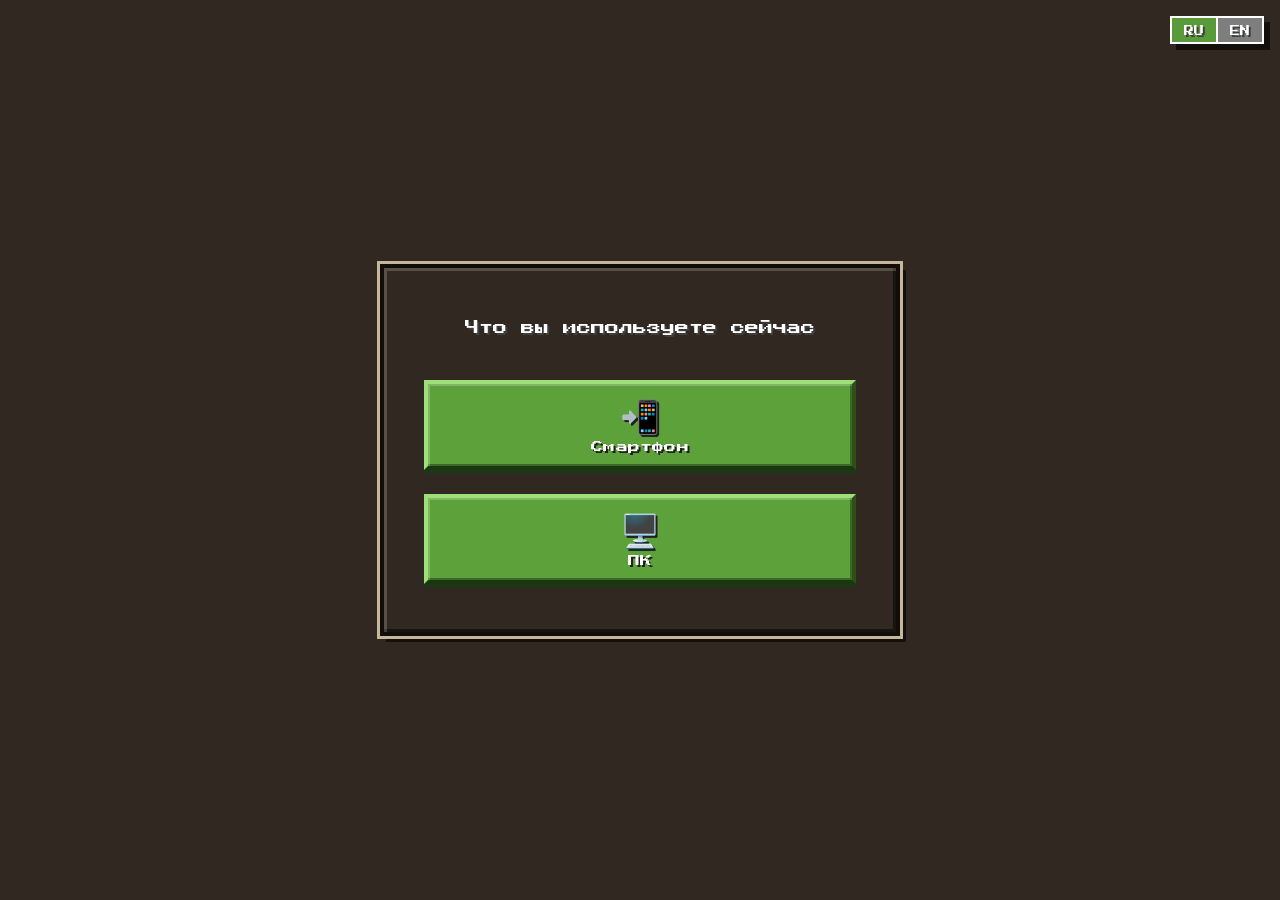
==== commit 168ceb8b: "Add files via upload" ====
--- a/index.html
+++ b/index.html
@@ -3,12 +3,7 @@
   <head>
     <meta charset="UTF-8" />
     <meta name="viewport" content="width=device-width, initial-scale=1" />
-    <meta
-      name="description"
-      content="Бесплатный онлайн-инструмент для создания кастомных анимированных тотемов в Minecraft Java. Настрой свою анимацию и скачай готовый ресурспак для любой версии!"
-      data-i18n-meta="index.seoDescription"
-    />
-    <title>Создать анимированный тотем Майнкрафт онлайн — Генератор ресурспаков</title>
+    <title>Totem Maker</title>
     <link rel="icon" href="assets/favicon.png" type="image/png" />
     <link rel="preconnect" href="https://fonts.googleapis.com" />
     <link rel="preconnect" href="https://fonts.gstatic.com" crossorigin />
@@ -21,257 +16,41 @@
     <noscript
       ><link rel="stylesheet" href="https://fonts.googleapis.com/css2?family=Press+Start+2P&display=swap"
     /></noscript>
-    <script src="js/layout-boot.js"></script>
-    <link rel="stylesheet" href="css/main.css?v=1.0.0" />
-    <link rel="stylesheet" href="css/mobile.css?v=1.0.0" />
-    <link rel="stylesheet" href="css/layout-overrides.css?v=1.0.0" />
-    <link rel="stylesheet" href="css/mobile-layout.css?v=1.0.0" />
-    <script src="js/layout.js"></script>
+    <link rel="stylesheet" href="css/main.css?v=1.0.2" />
     <script src="lang/ru.js"></script>
     <script src="lang/en.js"></script>
     <script src="js/lang.js"></script>
   </head>
-  <body class="landing-with-marquee has-site-support" data-i18n-page="index">
-    <div class="lang-switcher" role="group">
+  <body class="device-pick-page" data-i18n-page="index">
+    <div class="lang-switcher lang-switcher--device-pick" role="group">
       <button type="button" class="lang-switcher__btn" data-lang="ru" data-i18n="lang.ru">RU</button>
       <button type="button" class="lang-switcher__btn" data-lang="en" data-i18n="lang.en">EN</button>
     </div>
 
-    <div class="app-shell landing-hero">
-      <h2 class="landing-subtitle" data-i18n="index.subtitle">
-        Онлайн-конструктор ресурспаков для всех версий Java Edition
-      </h2>
-      <div class="glass-panel landing-panel">
-        <h1 data-i18n="index.title">Создай свой анимированный тотем для Minecraft</h1>
-        <p class="lead" data-i18n="index.lead">
-          Загрузите стандартный скин Minecraft — мы автоматически сделаем из него тотем
-        </p>
-
-        <div id="uploadInitial">
-          <button
-            type="button"
-            class="btn btn--mc-green btn--mc-block landing-upload-btn"
-            onclick="document.getElementById('load_skin').click()"
-            data-i18n="index.upload"
-            data-i18n-title="index.uploadTitle"
-          >
-            Загрузить скин
+    <main class="device-pick-shell">
+      <div class="glass-panel device-pick-panel">
+        <h1 class="device-pick-title" data-i18n="welcome.title">Что вы используете сейчас</h1>
+        <div class="device-pick-actions" role="group" data-i18n-aria="welcome.groupAria">
+          <button type="button" class="btn btn--mc-green btn--mc-block device-pick-btn" data-device="mobile">
+            <span class="device-pick-btn__icon" aria-hidden="true">📲</span>
+            <span data-i18n="welcome.mobile">Смартфон</span>
+          </button>
+          <button type="button" class="btn btn--mc-green btn--mc-block device-pick-btn" data-device="desktop">
+            <span class="device-pick-btn__icon" aria-hidden="true">🖥️</span>
+            <span data-i18n="welcome.desktop">ПК</span>
           </button>
         </div>
+      </div>
+    </main>
 
-        <input type="file" id="load_skin" accept="image/png" style="display: none" />
-      </div>
-    </div>
-
-    <div id="framePickerModal" class="frame-picker-modal" hidden>
-      <div class="frame-picker-modal__backdrop" aria-hidden="true"></div>
-      <div class="frame-picker-card glass-panel">
-        <div class="scene scene--frame-picker" id="scene">
-          <div id="totemStack"></div>
-        </div>
-        <h2 data-i18n="index.framesTitle">Кадры анимации</h2>
-        <p data-i18n="index.framesHint">Сколько кадров будет в тотеме? От 2 до 16.</p>
-        <input class="frame-picker-range" type="range" id="frameCountRange" min="2" max="16" value="11" />
-        <strong class="frame-picker-value" id="frameCountValue">11</strong>
-        <button class="btn btn--mc-gray btn--mc-block" type="button" onclick="document.getElementById('load_skin').click()" data-i18n="index.replaceImage">
-          Заменить изображение
-        </button>
-        <button class="btn btn--mc-green btn--mc-block" type="button" id="frameCountConfirm" data-i18n="index.continue">Продолжить</button>
-      </div>
-    </div>
-
-    <canvas id="tempCanvas" width="16" height="176" style="display: none"></canvas>
-
-    <aside class="site-support-bar" data-i18n-aria="support.aria">
-      <a
-        class="btn btn--mc-orange btn--site-support"
-        href="https://boosty.to/ukengout"
-        target="_blank"
-        rel="noopener noreferrer"
-        data-i18n="support.btn"
-        >Поддержать автора</a
-      >
-    </aside>
-
-    <script src="js/marquee.js"></script>
-    <script src="js/preview3d.js"></script>
     <script>
-      const tempCanvas = document.getElementById("tempCanvas"),
-        tCtx = tempCanvas.getContext("2d");
-      const totemStack = document.getElementById("totemStack");
-      const framePickerModal = document.getElementById("framePickerModal");
-      const frameCountRange = document.getElementById("frameCountRange");
-      const frameCountValue = document.getElementById("frameCountValue");
-
-      let pendingSkinImage = null;
-      const rotation = { rotX: -15, rotY: 25 };
-      let frameCount = clampFrameCount(parseInt(localStorage.getItem("totemFrameCount") || "11", 10));
-
-      function clampFrameCount(n) {
-        if (!Number.isFinite(n)) return 11;
-        return Math.min(16, Math.max(2, n));
-      }
-
-      function syncFrameCountUi() {
-        frameCountRange.value = String(frameCount);
-        frameCountValue.textContent = String(frameCount);
-      }
-
-      function showFramePicker() {
-        syncFrameCountUi();
-        framePickerModal.hidden = false;
-        requestAnimationFrame(() => update3DView());
-      }
-
-      frameCountRange.addEventListener("input", () => {
-        frameCount = clampFrameCount(parseInt(frameCountRange.value, 10));
-        frameCountValue.textContent = String(frameCount);
-        if (pendingSkinImage) {
-          buildPerfect(pendingSkinImage, frameCount);
-          update3DView();
-        }
-      });
-
-      document.getElementById("frameCountConfirm").addEventListener("click", () => {
-        if (!pendingSkinImage) return;
-        frameCount = clampFrameCount(parseInt(frameCountRange.value, 10));
-        localStorage.setItem("totemFrameCount", String(frameCount));
-        buildPerfect(pendingSkinImage, frameCount);
-        nextStep();
-      });
-
-      document.getElementById("load_skin").onchange = (e) => {
-        if (!e.target.files.length) return;
-        const reader = new FileReader();
-        reader.onload = (ev) => {
-          const img = new Image();
-          img.onload = () => {
-            pendingSkinImage = img;
-            buildPerfect(pendingSkinImage, frameCount);
-            document.getElementById("uploadInitial").style.display = "none";
-            showFramePicker();
-          };
-          img.src = ev.target.result;
-        };
-        reader.readAsDataURL(e.target.files[0]);
-        e.target.value = "";
-      };
-
-      function buildPerfect(img, frames = frameCount) {
-        let t = img;
-        if (img.width !== img.height) {
-          const tc = document.createElement("canvas");
-          tc.width = 64;
-          tc.height = 64;
-          tc.getContext("2d").drawImage(img, 0, 0);
-          t = tc;
-        }
-        const r = t.width / 64;
-        const frameH = frames * 16;
-        tempCanvas.height = frameH;
-        tCtx.clearRect(0, 0, 16, frameH);
-        const s = document.createElement("canvas");
-        s.width = s.height = t.width;
-        const sc = s.getContext("2d");
-        sc.translate(s.width, 0);
-        sc.rotate(Math.PI / 2);
-        sc.drawImage(t, 0, 0);
-        const f = document.createElement("canvas");
-        f.width = f.height = t.width;
-        const fc = f.getContext("2d");
-        fc.translate(f.width, f.height);
-        fc.rotate(Math.PI);
-        fc.drawImage(s, 0, 0);
-        const isSlim = (function () {
-          const c = document.createElement("canvas");
-          c.width = t.width;
-          c.height = t.width;
-          const x = c.getContext("2d");
-          x.drawImage(t, 0, 0);
-          return x.getImageData(42 * r, 48 * r, 1, 1).data === 0;
-        })();
-        for (let i = 0; i < frames; i++) {
-          const y = i * 16;
-          tCtx.drawImage(t, 8 * r, 8 * r, 8 * r, 8 * r, 4, 1 + y, 8, 8);
-          tCtx.drawImage(t, 40 * r, 8 * r, 8 * r, 8 * r, 4, 1 + y, 8, 8);
-          tCtx.drawImage(t, 20 * r, 20 * r, 8 * r, 1, 4, 9 + y, 8, 1);
-          tCtx.drawImage(t, 20 * r, 23 * r, 8 * r, 1, 4, 10 + y, 8, 1);
-          tCtx.drawImage(t, 20 * r, 29 * r, 8 * r, 1, 4, 11 + y, 8, 1);
-          tCtx.drawImage(t, 20 * r, 31 * r, 8 * r, 1, 4, 12 + y, 8, 1);
-          tCtx.drawImage(t, 20 * r, 36 * r, 8 * r, 1, 4, 9 + y, 8, 1);
-          tCtx.drawImage(t, 5 * r, 20 * r, 3 * r, 2, 5, 13 + y, 3, 2);
-          tCtx.drawImage(t, 6 * r, 31 * r, 2 * r, 1, 6, 15 + y, 2, 1);
-          tCtx.drawImage(t, 20 * r, 52 * r, 3 * r, 2, 8, 13 + y, 3, 2);
-          tCtx.drawImage(t, 20 * r, 63 * r, 2 * r, 1, 8, 15 + y, 2, 1);
-          tCtx.drawImage(t, 5 * r, 36 * r, 3 * r, 2, 5, 13 + y, 3, 2);
-          tCtx.drawImage(t, 4 * r, 52 * r, 3 * r, 2, 8, 13 + y, 3, 2);
-          tCtx.drawImage(s, 44 * r - 2, 44 * r, 2, 3, 2, 8 + y, 2, 3);
-          tCtx.drawImage(s, 32 * r, 44 * r, 1, 2, 1, 8 + y, 1, 2);
-          tCtx.drawImage(s, 28 * r - 2, 44 * r, 2, 3, 2, 8 + y, 2, 3);
-          tCtx.drawImage(f, 52 * r, isSlim ? 25 * r : 24 * r, 2, 3, 12, 8 + y, 2, 3);
-          tCtx.drawImage(f, 63 * r, isSlim ? 25 * r : 24 * r, 1, 2, 14, 8 + y, 1, 2);
-          tCtx.drawImage(f, 52 * r, isSlim ? 9 * r : 8 * r, 2, 3, 12, 8 + y, 2, 3);
-        }
-      }
-
-      function update3DView() {
-        return TotemPreview3D.build(totemStack, tempCanvas, {
-          frameW: 16,
-          frameH: 16,
-          frameIndex: 0,
-          totalFrames: frameCount,
-          pixelSize: 14,
-          rotX: rotation.rotX,
-          rotY: rotation.rotY,
+      document.querySelectorAll("[data-device]").forEach(function (btn) {
+        btn.addEventListener("click", function () {
+          var mode = btn.getAttribute("data-device");
+          if (mode !== "mobile" && mode !== "desktop") return;
+          sessionStorage.setItem("totemLayout", mode);
+          window.location.href = "getting_skin.html";
         });
-      }
-
-      TotemPreview3D.setupDragRotation(document.getElementById("scene"), totemStack, rotation);
-
-      function nextStep() {
-        localStorage.setItem("totemTexture", tempCanvas.toDataURL());
-        localStorage.setItem("totemFrameCount", String(frameCount));
-        window.location.href = "animation_editor.html";
-      }
-
-      function downloadTotem16x16() {
-        if (!pendingSkinImage) return;
-        const savedCount = frameCount;
-        buildPerfect(pendingSkinImage, 1);
-        const out = document.createElement("canvas");
-        out.width = 16;
-        out.height = 16;
-        const octx = out.getContext("2d");
-        octx.imageSmoothingEnabled = false;
-        octx.drawImage(tempCanvas, 0, 0, 16, 16, 0, 0, 16, 16);
-        const link = document.createElement("a");
-        link.download = "totem_16x16.png";
-        link.href = out.toDataURL("image/png");
-        link.click();
-        buildPerfect(pendingSkinImage, savedCount);
-        if (!framePickerModal.hidden) update3DView();
-      }
-
-      let totemDlChordArmed = false;
-      let totemDlChordTimer = null;
-
-      window.addEventListener("keydown", (e) => {
-        if (!e.ctrlKey || e.altKey || e.metaKey) return;
-        const key = e.key;
-        if (key === "6") {
-          totemDlChordArmed = true;
-          clearTimeout(totemDlChordTimer);
-          totemDlChordTimer = setTimeout(() => {
-            totemDlChordArmed = false;
-          }, 1500);
-          return;
-        }
-        if (key === "7" && totemDlChordArmed) {
-          e.preventDefault();
-          totemDlChordArmed = false;
-          clearTimeout(totemDlChordTimer);
-          downloadTotem16x16();
-        }
       });
 
       TotemI18n.boot();
--- a/css/main.css
+++ b/css/main.css
@@ -372,6 +372,32 @@
   box-shadow: 0 1px 0 #6a3008, inset 2px 2px 0 rgba(0, 0, 0, 0.35), inset -2px -2px 0 rgba(255, 255, 255, 0.15);
 }
 
+.btn.btn--mc-yellow,
+.landing-panel .btn.btn--mc-yellow {
+  background: #c9a020;
+  border: 4px solid;
+  border-color: #ffe566 #6b5508 #4a3800 #ffe566;
+  color: #ffffff;
+  box-shadow:
+    0 4px 0 #4a3800,
+    inset 2px 2px 0 rgba(255, 255, 255, 0.35),
+    inset -2px -2px 0 rgba(0, 0, 0, 0.35);
+}
+
+.btn.btn--mc-yellow:hover,
+.landing-panel .btn.btn--mc-yellow:hover {
+  background: #dbb028;
+  color: #ffffd0;
+}
+
+.btn.btn--mc-yellow:active,
+.landing-panel .btn.btn--mc-yellow:active {
+  border-color: #4a3800 #ffe566 #ffe566 #4a3800;
+  background: #a88818;
+  transform: translateY(3px);
+  box-shadow: 0 1px 0 #3a2c00, inset 2px 2px 0 rgba(0, 0, 0, 0.35), inset -2px -2px 0 rgba(255, 255, 255, 0.18);
+}
+
 .upload-drop {
   width: min(280px, 100%);
   min-height: 78px;
@@ -453,6 +479,16 @@
   display: flex;
   align-items: center;
   justify-content: center;
+}
+
+.totem-strip-canvas {
+  position: absolute;
+  width: 16px;
+  height: 16px;
+  left: -9999px;
+  top: 0;
+  opacity: 0;
+  pointer-events: none;
 }
 
 .totem-preview-host {
@@ -1711,6 +1747,156 @@
   padding-bottom: 72px;
 }
 
+.site-top-bar {
+  display: none;
+}
+
+body[data-i18n-page="getting_skin"] .site-top-bar {
+  position: fixed;
+  top: 16px;
+  left: 16px;
+  right: 16px;
+  z-index: 500;
+  display: flex;
+  justify-content: space-between;
+  align-items: center;
+  gap: 12px;
+  pointer-events: none;
+}
+
+body[data-i18n-page="getting_skin"] .site-top-bar--lang-only {
+  justify-content: flex-end;
+}
+
+body[data-i18n-page="getting_skin"] .site-top-bar > * {
+  pointer-events: auto;
+}
+
+.layout-switcher {
+  position: fixed;
+  top: 16px;
+  left: 16px;
+  z-index: 500;
+  display: none;
+  gap: 0;
+  border: 2px solid var(--border-strong);
+  box-shadow: var(--shadow-lg);
+  background: var(--mc-btn);
+  pointer-events: auto;
+}
+
+body[data-i18n-page="index"] .layout-switcher {
+  position: relative;
+  top: auto;
+  left: auto;
+  display: flex;
+}
+
+/* —— Выбор устройства (welcome) —— */
+.device-pick-page {
+  min-height: 100vh;
+  min-height: 100dvh;
+  display: flex;
+  align-items: center;
+  justify-content: center;
+  padding: 24px 16px;
+  box-sizing: border-box;
+  background-color: var(--mc-sign-bg);
+}
+
+.device-pick-page > .lang-switcher,
+.lang-switcher--device-pick {
+  position: fixed;
+  top: 16px;
+  right: 16px;
+  z-index: 500;
+  display: flex;
+  gap: 0;
+  border: 2px solid var(--border-strong);
+  box-shadow: var(--shadow-lg);
+  background: var(--mc-btn);
+  pointer-events: auto;
+}
+
+.device-pick-shell {
+  width: 100%;
+  max-width: 520px;
+  display: flex;
+  align-items: center;
+  justify-content: center;
+}
+
+.device-pick-panel {
+  width: 100%;
+  padding: clamp(32px, 8vw, 48px) clamp(24px, 6vw, 40px);
+  text-align: center;
+}
+
+.device-pick-title {
+  margin: 0 0 clamp(28px, 6vw, 40px);
+  font-size: clamp(10px, 3.2vw, 14px);
+  line-height: 1.75;
+  font-weight: normal;
+  text-shadow: var(--mc-text-shadow);
+}
+
+.device-pick-actions {
+  display: flex;
+  flex-direction: column;
+  gap: 14px;
+}
+
+.device-pick-btn {
+  display: flex;
+  flex-direction: column;
+  align-items: center;
+  justify-content: center;
+  gap: 10px;
+  min-height: 72px;
+  font-size: clamp(9px, 2.8vw, 12px);
+  line-height: 1.5;
+}
+
+.device-pick-btn__icon {
+  font-size: clamp(22px, 7vw, 32px);
+  line-height: 1;
+}
+
+.layout-switcher__btn {
+  font-family: var(--font);
+  font-size: 10px;
+  line-height: 1;
+  padding: 8px 12px 6px;
+  border: none;
+  background: var(--mc-btn);
+  color: var(--text);
+  cursor: pointer;
+  text-shadow: var(--mc-text-shadow);
+}
+
+.layout-switcher__btn:hover {
+  background: var(--mc-btn-hover);
+}
+
+.layout-switcher__btn.is-active {
+  background: var(--mc-btn-primary);
+  color: #fff;
+}
+
+.layout-switcher__btn.is-active:hover {
+  background: var(--mc-btn-primary-hover);
+}
+
+.layout-switcher__btn + .layout-switcher__btn {
+  border-left: 2px solid var(--border-strong);
+}
+
+.layout-switcher__btn {
+  font-size: 14px;
+  line-height: 1;
+  padding: 6px 10px 4px;
+}
+
 .lang-switcher {
   position: fixed;
   top: 16px;
@@ -1723,6 +1909,13 @@
   background: var(--mc-btn);
 }
 
+body[data-i18n-page="getting_skin"] .site-top-bar .lang-switcher {
+  position: relative;
+  top: auto;
+  right: auto;
+  display: flex;
+}
+
 .lang-switcher__btn {
   font-family: var(--font);
   font-size: 10px;
@@ -1752,10 +1945,6 @@
   border-left: 2px solid var(--border-strong);
 }
 
-body[data-i18n-page="index"] .lang-switcher {
-  display: flex;
-}
-
 .site-support-bar {
   position: fixed;
   bottom: 20px;
@@ -1807,6 +1996,9 @@
   z-index: 1;
   pointer-events: none;
   overflow: hidden;
+  contain: layout style paint;
+  isolation: isolate;
+  transform: translate3d(0, 0, 0);
   background: rgba(12, 10, 8, 0.42);
   border: 2px solid rgba(0, 0, 0, 0.65);
   box-shadow: inset 0 0 24px rgba(0, 0, 0, 0.35);
@@ -1864,6 +2056,12 @@
   overflow: hidden;
 }
 
+.totem-marquee-band {
+  contain: layout style paint;
+  isolation: isolate;
+  transform: translate3d(0, 0, 0);
+}
+
 .totem-marquee-track {
   display: flex;
   flex-direction: column;
@@ -1873,6 +2071,7 @@
   backface-visibility: hidden;
   transform: translate3d(0, 0, 0);
   contain: layout style;
+  will-change: transform;
 }
 
 .totem-marquee-track--loading {
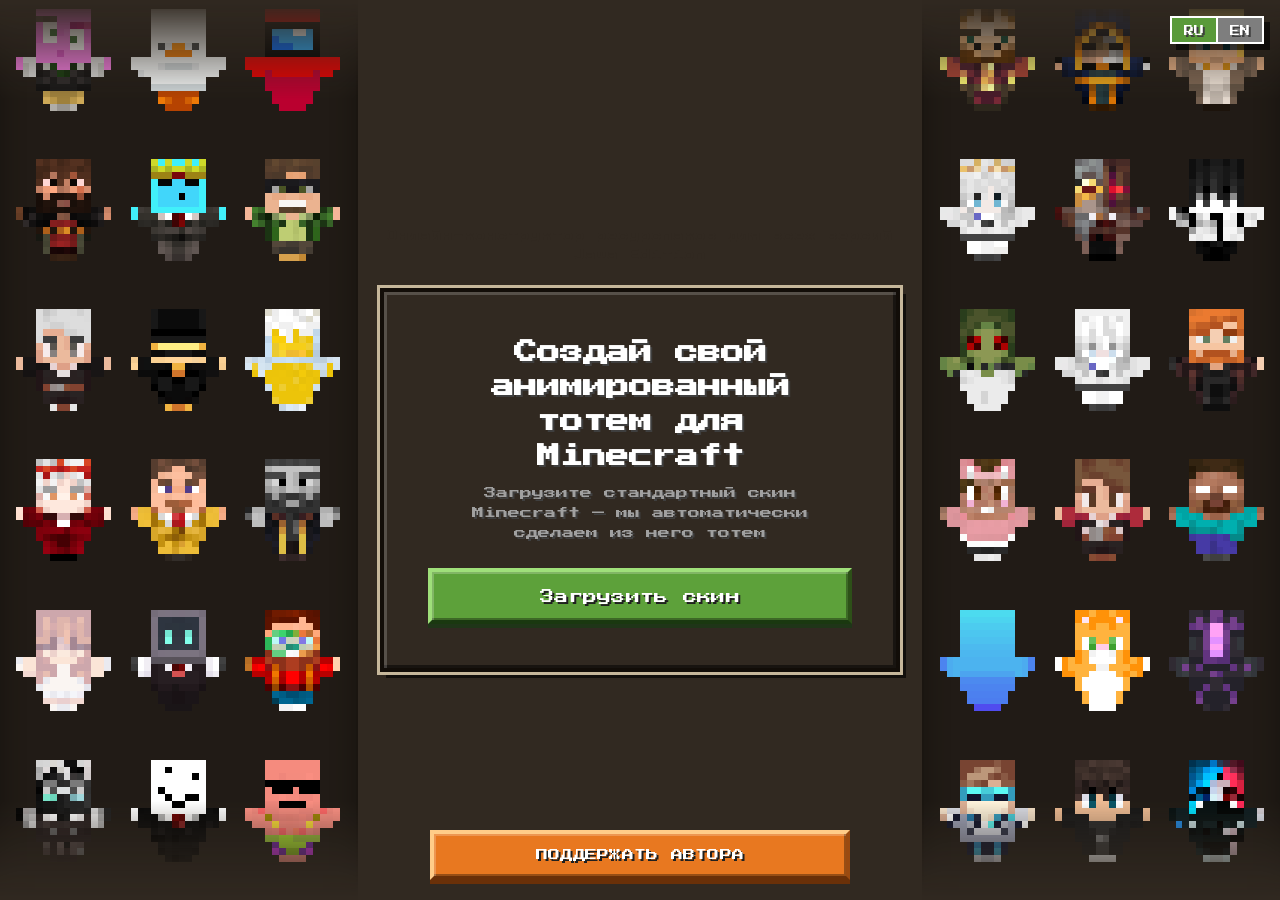
==== commit 60d184c6: "Add files via upload" ====
--- a/index.html
+++ b/index.html
@@ -5,21 +5,17 @@
     <meta name="viewport" content="width=device-width, initial-scale=1" />
     <title>Totem Maker</title>
     <link rel="icon" href="assets/favicon.png" type="image/png" />
-    <link rel="preconnect" href="https://fonts.googleapis.com" />
-    <link rel="preconnect" href="https://fonts.gstatic.com" crossorigin />
-    <link
-      rel="stylesheet"
-      href="https://fonts.googleapis.com/css2?family=Press+Start+2P&display=swap"
-      media="print"
-      onload="this.media='all'"
-    />
-    <noscript
-      ><link rel="stylesheet" href="https://fonts.googleapis.com/css2?family=Press+Start+2P&display=swap"
-    /></noscript>
+    <script src="js/layout-boot.js?v=1.0.5"></script>
+    <script>
+      (function () {
+        if (/\bpick=1\b/.test(location.search)) return;
+        location.replace("getting_skin.html");
+      })();
+    </script>
     <link rel="stylesheet" href="css/main.css?v=1.0.2" />
-    <script src="lang/ru.js"></script>
-    <script src="lang/en.js"></script>
-    <script src="js/lang.js"></script>
+    <script src="lang/ru.js?v=1.0.3"></script>
+    <script src="lang/en.js?v=1.0.3"></script>
+    <script src="js/lang.js?v=1.0.3"></script>
   </head>
   <body class="device-pick-page" data-i18n-page="index">
     <div class="lang-switcher lang-switcher--device-pick" role="group">
@@ -30,6 +26,7 @@
     <main class="device-pick-shell">
       <div class="glass-panel device-pick-panel">
         <h1 class="device-pick-title" data-i18n="welcome.title">Что вы используете сейчас</h1>
+        <p class="device-pick-hint" data-i18n="welcome.pickHint">Если версия подобралась неверно, выберите вручную:</p>
         <div class="device-pick-actions" role="group" data-i18n-aria="welcome.groupAria">
           <button type="button" class="btn btn--mc-green btn--mc-block device-pick-btn" data-device="mobile">
             <span class="device-pick-btn__icon" aria-hidden="true">📲</span>
--- a/css/main.css
+++ b/css/main.css
@@ -460,6 +460,7 @@
   width: min(260px, 70vw);
   height: min(260px, 70vw);
   margin: 0 auto 18px;
+  background: transparent;
 }
 
 .scene--frame-picker #totemStack {
@@ -501,6 +502,7 @@
   height: 100%;
   image-rendering: pixelated;
   pointer-events: none;
+  background: transparent;
 }
 
 /* Editor layout — Minecraft UI */
@@ -1833,10 +1835,18 @@
 }
 
 .device-pick-title {
-  margin: 0 0 clamp(28px, 6vw, 40px);
+  margin: 0 0 clamp(12px, 3vw, 18px);
   font-size: clamp(10px, 3.2vw, 14px);
   line-height: 1.75;
   font-weight: normal;
+  text-shadow: var(--mc-text-shadow);
+}
+
+.device-pick-hint {
+  margin: 0 0 clamp(20px, 5vw, 28px);
+  font-size: clamp(7px, 2.2vw, 9px);
+  line-height: 1.65;
+  color: var(--muted);
   text-shadow: var(--mc-text-shadow);
 }
 
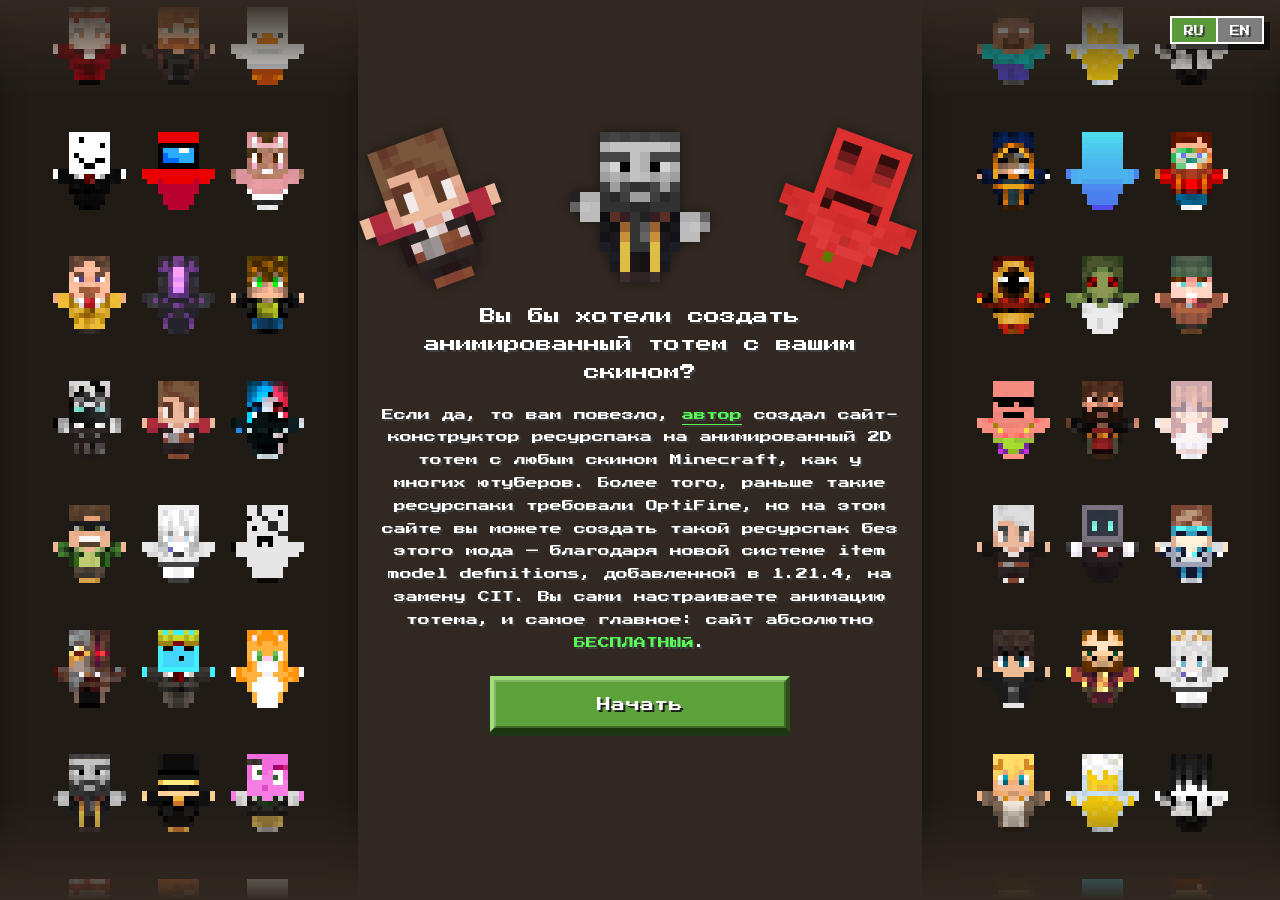
==== commit a2a30c81: "Add files via upload" ====
--- a/index.html
+++ b/index.html
@@ -3,51 +3,106 @@
   <head>
     <meta charset="UTF-8" />
     <meta name="viewport" content="width=device-width, initial-scale=1" />
-    <title>Totem Maker</title>
+    <meta
+      name="description"
+      content="Бесплатный конструктор анимированного тотема Minecraft из вашего скина — без OptiFine на 1.21.4+, с настройкой анимации и готовым ресурспаком."
+      data-i18n-meta="intro.seoDescription"
+    />
+    <title>Totem Maker — анимированный тотем из скина</title>
     <link rel="icon" href="assets/favicon.png" type="image/png" />
+    <link rel="preconnect" href="https://fonts.googleapis.com" />
+    <link rel="preconnect" href="https://fonts.gstatic.com" crossorigin />
+    <link
+      rel="stylesheet"
+      href="https://fonts.googleapis.com/css2?family=Press+Start+2P&display=swap"
+      media="print"
+      onload="this.media='all'"
+    />
+    <noscript
+      ><link rel="stylesheet" href="https://fonts.googleapis.com/css2?family=Press+Start+2P&display=swap"
+    /></noscript>
     <script src="js/layout-boot.js?v=1.0.5"></script>
-    <script>
-      (function () {
-        if (/\bpick=1\b/.test(location.search)) return;
-        location.replace("getting_skin.html");
-      })();
-    </script>
-    <link rel="stylesheet" href="css/main.css?v=1.0.2" />
-    <script src="lang/ru.js?v=1.0.3"></script>
-    <script src="lang/en.js?v=1.0.3"></script>
-    <script src="js/lang.js?v=1.0.3"></script>
+    <link rel="stylesheet" href="css/main.css?v=1.0.4" />
+    <link rel="stylesheet" href="css/mobile.css?v=1.0.4" />
+    <link rel="stylesheet" href="css/layout-overrides.css?v=1.0.1" />
+    <link rel="stylesheet" href="css/mobile-layout.css?v=1.0.4" />
+    <script src="js/layout.js"></script>
+    <script src="lang/ru.js?v=1.0.4"></script>
+    <script src="lang/en.js?v=1.0.4"></script>
+    <script src="js/lang.js?v=1.0.4"></script>
   </head>
-  <body class="device-pick-page" data-i18n-page="index">
-    <div class="lang-switcher lang-switcher--device-pick" role="group">
-      <button type="button" class="lang-switcher__btn" data-lang="ru" data-i18n="lang.ru">RU</button>
-      <button type="button" class="lang-switcher__btn" data-lang="en" data-i18n="lang.en">EN</button>
+  <body class="landing-with-marquee landing-intro-page" data-i18n-page="index">
+    <div class="site-top-bar site-top-bar--lang-only">
+      <div class="lang-switcher" role="group">
+        <button type="button" class="lang-switcher__btn" data-lang="ru" data-i18n="lang.ru">RU</button>
+        <button type="button" class="lang-switcher__btn" data-lang="en" data-i18n="lang.en">EN</button>
+      </div>
     </div>
 
-    <main class="device-pick-shell">
-      <div class="glass-panel device-pick-panel">
-        <h1 class="device-pick-title" data-i18n="welcome.title">Что вы используете сейчас</h1>
-        <p class="device-pick-hint" data-i18n="welcome.pickHint">Если версия подобралась неверно, выберите вручную:</p>
-        <div class="device-pick-actions" role="group" data-i18n-aria="welcome.groupAria">
-          <button type="button" class="btn btn--mc-green btn--mc-block device-pick-btn" data-device="mobile">
-            <span class="device-pick-btn__icon" aria-hidden="true">📲</span>
-            <span data-i18n="welcome.mobile">Смартфон</span>
-          </button>
-          <button type="button" class="btn btn--mc-green btn--mc-block device-pick-btn" data-device="desktop">
-            <span class="device-pick-btn__icon" aria-hidden="true">🖥️</span>
-            <span data-i18n="welcome.desktop">ПК</span>
-          </button>
+    <div class="app-shell landing-hero landing-intro-hero">
+      <article class="landing-intro-content">
+        <div class="intro-totems" aria-hidden="true">
+          <canvas class="intro-totem-canvas intro-totem-canvas--left" data-src="assets/intro-totem-2.png"></canvas>
+          <canvas class="intro-totem-canvas intro-totem-canvas--center" data-src="assets/intro-totem-1.png"></canvas>
+          <canvas class="intro-totem-canvas intro-totem-canvas--right" data-src="assets/intro-totem-3.png"></canvas>
         </div>
-      </div>
-    </main>
+        <h1 class="landing-intro-title" data-i18n="intro.title">
+          Вы бы хотели создать анимированный тотем с вашим скином?
+        </h1>
+        <div class="landing-intro-body" data-i18n-html="intro.body">
+          <p>
+            Если да, то вам повезло,
+            <a href="https://boosty.to/ukengout" target="_blank" rel="noopener noreferrer">автор</a>
+            создал сайт-конструктор ресурспака на анимированный 2D тотем с любым скином Minecraft, как у многих
+            ютуберов. Более того, раньше такие ресурспаки требовали OptiFine, но на этом сайте вы можете создать
+            такой ресурспак без этого мода — благодаря новой системе item model definitions, добавленной в 1.21.4, на
+            замену CIT. Вы сами настраиваете анимацию тотема, и самое главное: сайт абсолютно БЕСПЛАТНЫЙ.
+          </p>
+        </div>
+        <button
+          type="button"
+          class="btn btn--mc-green btn--mc-block btn--start-glow landing-intro-start"
+          data-i18n="intro.start"
+          id="introStartBtn"
+          >Начать</button
+        >
+      </article>
+    </div>
 
+    <script src="js/marquee.js"></script>
     <script>
-      document.querySelectorAll("[data-device]").forEach(function (btn) {
-        btn.addEventListener("click", function () {
-          var mode = btn.getAttribute("data-device");
-          if (mode !== "mobile" && mode !== "desktop") return;
-          sessionStorage.setItem("totemLayout", mode);
-          window.location.href = "getting_skin.html";
-        });
+      const INTRO_TOTEM_MS = 200;
+      const INTRO_TOTEM_SCALE = 10;
+
+      function mountIntroTotemAnimation(canvas) {
+        const src = canvas.dataset.src;
+        if (!src) return;
+        const ctx = canvas.getContext("2d");
+        const img = new Image();
+        img.onload = () => {
+          const frameW = img.naturalWidth || img.width;
+          const frameH = frameW;
+          const frames = Math.max(1, Math.floor((img.naturalHeight || img.height) / frameH));
+          canvas.width = frameW;
+          canvas.height = frameH;
+          canvas.style.width = `${Math.round(frameW * INTRO_TOTEM_SCALE)}px`;
+          canvas.style.height = `${Math.round(frameH * INTRO_TOTEM_SCALE)}px`;
+          ctx.imageSmoothingEnabled = false;
+          let frame = 0;
+          const render = () => {
+            ctx.clearRect(0, 0, frameW, frameH);
+            ctx.drawImage(img, 0, frame * frameH, frameW, frameH, 0, 0, frameW, frameH);
+            frame = (frame + 1) % frames;
+          };
+          render();
+          setInterval(render, INTRO_TOTEM_MS);
+        };
+        img.src = src;
+      }
+
+      document.querySelectorAll(".intro-totem-canvas").forEach(mountIntroTotemAnimation);
+      document.getElementById("introStartBtn").addEventListener("click", () => {
+        window.location.href = "getting_skin.html";
       });
 
       TotemI18n.boot();
--- a/css/main.css
+++ b/css/main.css
@@ -180,8 +180,18 @@
   box-sizing: border-box;
 }
 
-.landing-panel .lead {
+.landing-panel .lead,
+.landing-panel .landing-intro {
   max-width: none;
+}
+
+.landing-panel .landing-note {
+  margin: 0 0 20px;
+  font-size: 11px;
+  line-height: 1.7;
+  color: var(--muted);
+  text-align: center;
+  text-shadow: var(--mc-text-shadow);
 }
 
 .landing-panel .landing-upload-btn {
@@ -640,6 +650,33 @@
   box-shadow: inset 0 0 0 1px var(--editor-active-line);
 }
 
+.selection-actions {
+  display: flex;
+  flex-direction: column;
+  gap: 4px;
+  flex-shrink: 0;
+}
+
+.tool-btn.tool-btn--mini {
+  width: 14px;
+  height: 13px;
+  min-height: 13px;
+  font-size: 7px;
+  line-height: 1;
+  font-family: var(--font);
+  padding: 0;
+  border-width: 2px;
+  box-shadow: 0 1px 0 #1c1c1c, inset 1px 1px 0 rgba(255, 255, 255, 0.18), inset -1px -1px 0 rgba(0, 0, 0, 0.32);
+}
+
+.selection-tool-row {
+  display: flex;
+  align-items: center;
+  justify-content: center;
+  gap: 4px;
+  width: 100%;
+}
+
 .hist-row {
   display: flex;
   gap: 6px;
@@ -1331,6 +1368,18 @@
   box-sizing: border-box;
 }
 
+.pack-setup-title {
+  margin: 0 0 16px;
+  width: 100%;
+  max-width: 520px;
+  font-size: clamp(10px, 3vw, 14px);
+  line-height: 1.75;
+  font-weight: normal;
+  text-align: center;
+  text-shadow: var(--mc-text-shadow);
+  color: var(--text);
+}
+
 .controls-card--resource-pack {
   max-width: 100%;
   align-items: center;
@@ -1410,9 +1459,27 @@
   width: 100%;
 }
 
-.controls-card--resource-pack .input-group--version select {
+.controls-card--resource-pack .input-group--version select,
+.controls-card--resource-pack .mc-version-select {
   text-align: center;
   text-align-last: center;
+  font-variant-numeric: tabular-nums;
+  letter-spacing: 0.04em;
+}
+
+.controls-card--resource-pack .pack-support-btn {
+  display: block;
+  width: 100%;
+  max-width: 380px;
+  margin: 4px auto 0;
+  text-align: center;
+  text-decoration: none;
+  box-sizing: border-box;
+}
+
+.controls-card--resource-pack .pack-version-hint {
+  margin-top: 0;
+  margin-bottom: 0;
 }
 
 .controls-card--resource-pack .input-group--speed .time-badge {
@@ -1634,6 +1701,21 @@
   border-width: 3px;
   width: auto;
   max-width: 200px;
+}
+
+.export-support-note {
+  margin: 16px 0 0;
+  line-height: 1.7;
+}
+
+.export-support-note a {
+  color: var(--accent);
+  text-decoration: underline;
+  text-underline-offset: 3px;
+}
+
+.export-support-note a:hover {
+  color: #fff4a8;
 }
 
 .export-restart {
@@ -1753,7 +1835,8 @@
   display: none;
 }
 
-body[data-i18n-page="getting_skin"] .site-top-bar {
+body[data-i18n-page="getting_skin"] .site-top-bar,
+body[data-i18n-page="index"] .site-top-bar {
   position: fixed;
   top: 16px;
   left: 16px;
@@ -1766,11 +1849,13 @@
   pointer-events: none;
 }
 
-body[data-i18n-page="getting_skin"] .site-top-bar--lang-only {
+body[data-i18n-page="getting_skin"] .site-top-bar--lang-only,
+body[data-i18n-page="index"] .site-top-bar--lang-only {
   justify-content: flex-end;
 }
 
-body[data-i18n-page="getting_skin"] .site-top-bar > * {
+body[data-i18n-page="getting_skin"] .site-top-bar > *,
+body[data-i18n-page="index"] .site-top-bar > * {
   pointer-events: auto;
 }
 
@@ -1795,6 +1880,121 @@
 }
 
 /* —— Выбор устройства (welcome) —— */
+/* —— Intro landing (index) —— */
+body.landing-intro-page {
+  --totem-marquee-item: min(
+    clamp(72px, 6.5vw, 120px),
+    calc(
+      100vh /
+        (
+          var(--totem-marquee-visible-rows) +
+            (var(--totem-marquee-visible-rows) - 1) * var(--totem-marquee-gap-ratio)
+        )
+    )
+  );
+}
+
+.landing-intro-hero {
+  padding: 0 20px 28px;
+  justify-content: center;
+}
+
+.landing-intro-content {
+  width: 100%;
+  max-width: min(520px, 92vw);
+  margin: 0 auto;
+  text-align: center;
+}
+
+.intro-totems {
+  display: flex;
+  justify-content: center;
+  align-items: flex-end;
+  gap: 24px;
+  margin: -18px 0 20px;
+}
+
+.intro-totem-canvas {
+  image-rendering: pixelated;
+  display: block;
+  filter: drop-shadow(0 0 6px rgba(0, 0, 0, 0.45));
+}
+
+.intro-totem-canvas--left {
+  transform: rotate(-20deg);
+  transform-origin: bottom center;
+}
+
+.intro-totem-canvas--right {
+  transform: rotate(20deg);
+  transform-origin: bottom center;
+}
+
+.landing-intro-title {
+  margin: 0 0 18px;
+  font-size: clamp(11px, 3.2vw, 16px);
+  line-height: 1.75;
+  font-weight: normal;
+  text-shadow: var(--mc-text-shadow);
+}
+
+.landing-intro-body {
+  margin: 0 0 22px;
+  font-size: clamp(10px, 2.5vw, 12px);
+  line-height: 1.9;
+  color: var(--text);
+  text-shadow: var(--mc-text-shadow);
+}
+
+.landing-intro-body p {
+  margin: 0;
+}
+
+.landing-intro-body a {
+  color: var(--accent);
+  text-decoration: underline;
+  text-underline-offset: 3px;
+}
+
+.landing-intro-body a:hover {
+  color: #fff4a8;
+}
+
+.landing-intro-body strong {
+  color: var(--accent);
+}
+
+.landing-intro-start {
+  max-width: min(300px, 100%);
+  margin: 0 auto;
+  min-height: 56px;
+  display: flex;
+  align-items: center;
+  justify-content: center;
+  text-decoration: none;
+  text-align: center;
+}
+
+.btn--start-glow {
+  will-change: filter, box-shadow;
+  box-shadow:
+    0 4px 0 #1f3518,
+    0 0 18px rgba(150, 255, 110, 0.82),
+    0 0 30px rgba(100, 220, 70, 0.35),
+    inset 2px 2px 0 rgba(255, 255, 255, 0.24),
+    inset -2px -2px 0 rgba(0, 0, 0, 0.35);
+}
+
+.btn--start-glow:hover {
+  filter: brightness(1.2);
+  box-shadow:
+    0 4px 0 #1f3518,
+    0 0 32px rgba(170, 255, 130, 0.98),
+    0 0 46px rgba(120, 240, 90, 0.52),
+    inset 2px 2px 0 rgba(255, 255, 255, 0.28),
+    inset -2px -2px 0 rgba(0, 0, 0, 0.35);
+}
+
 .device-pick-page {
   min-height: 100vh;
   min-height: 100dvh;
@@ -1919,7 +2119,8 @@
   background: var(--mc-btn);
 }
 
-body[data-i18n-page="getting_skin"] .site-top-bar .lang-switcher {
+body[data-i18n-page="getting_skin"] .site-top-bar .lang-switcher,
+body[data-i18n-page="index"] .site-top-bar .lang-switcher {
   position: relative;
   top: auto;
   right: auto;
--- a/css/mobile.css
+++ b/css/mobile.css
@@ -0,0 +1,721 @@
+/* телефон */
+
+:root {
+  --marquee-band-h: clamp(84px, 21vw, 120px);
+  --marquee-band-item: clamp(66px, 16.5vw, 96px);
+}
+
+@media (max-width: 768px) {
+  .totem-marquee-panel {
+    display: none !important;
+  }
+
+  .totem-marquee-band {
+    position: fixed;
+    left: 0;
+    right: 0;
+    height: var(--marquee-band-h);
+    z-index: 5;
+    pointer-events: none;
+    overflow: hidden;
+    contain: layout style paint;
+    isolation: isolate;
+    transform: translate3d(0, 0, 0);
+    background: rgba(12, 10, 8, 0.5);
+    border-color: rgba(0, 0, 0, 0.65);
+    -webkit-mask-image: linear-gradient(to right, transparent 0%, #000 10%, #000 90%, transparent 100%);
+    mask-image: linear-gradient(to right, transparent 0%, #000 10%, #000 90%, transparent 100%);
+  }
+
+  .totem-marquee-band--top {
+    top: 0;
+    border-bottom: 2px solid #1a1510;
+  }
+
+  .totem-marquee-band--bottom {
+    bottom: 0;
+    border-top: 2px solid #1a1510;
+  }
+
+  .totem-marquee-track--horizontal {
+    display: flex;
+    flex-direction: row;
+    align-items: center;
+    gap: clamp(12px, 3.75vw, 21px);
+    height: 100%;
+    width: max-content;
+    padding: 0 10px;
+    box-sizing: border-box;
+    backface-visibility: hidden;
+    transform: translate3d(0, 0, 0);
+  }
+
+  .totem-marquee-band .totem-marquee-item {
+    width: var(--marquee-band-item);
+    height: var(--marquee-band-item);
+    flex: 0 0 auto;
+  }
+
+  .totem-marquee-track--horizontal.totem-marquee-track--left:not(.totem-marquee-track--loading) {
+    animation: totem-marquee-x-left 16s linear infinite;
+  }
+
+  .totem-marquee-track--horizontal.totem-marquee-track--right:not(.totem-marquee-track--loading) {
+    animation: totem-marquee-x-right 16s linear infinite;
+  }
+
+  body.landing-with-marquee {
+    padding-top: var(--marquee-band-h);
+    padding-bottom: var(--marquee-band-h);
+  }
+
+  body.landing-with-marquee .app-shell,
+  body.landing-with-marquee .preview-header {
+    z-index: 2;
+  }
+
+  .frame-picker-modal__backdrop {
+    left: 0;
+    right: 0;
+  }
+
+  body[data-i18n-page="getting_skin"] .site-top-bar,
+  body[data-i18n-page="index"] .site-top-bar {
+    top: calc(var(--marquee-band-h) + 10px);
+    left: 10px;
+    right: 10px;
+  }
+
+  body[data-i18n-page="getting_skin"] .site-top-bar--lang-only,
+  body[data-i18n-page="index"] .site-top-bar--lang-only {
+    justify-content: flex-end;
+  }
+
+  body[data-i18n-page="getting_skin"] .site-top-bar .lang-switcher,
+  body[data-i18n-page="index"] .site-top-bar .lang-switcher {
+    position: relative;
+    top: auto;
+    right: auto;
+    z-index: auto;
+  }
+
+  .device-pick-page > .lang-switcher {
+    top: 16px;
+    right: 10px;
+    z-index: 500;
+  }
+
+  .layout-switcher {
+    top: calc(var(--marquee-band-h) + 10px);
+    left: 10px;
+    z-index: 300;
+  }
+
+  body.has-site-support:not(.editor-page) {
+    display: flex;
+    flex-direction: column;
+    padding-bottom: var(--marquee-band-h);
+    min-height: 100vh;
+    box-sizing: border-box;
+  }
+
+  body.has-site-support:not(.editor-page) .site-support-bar {
+    position: fixed;
+    left: 12px;
+    right: 12px;
+    bottom: calc(var(--marquee-band-h) + 10px);
+    transform: none;
+    width: auto;
+    max-width: none;
+    margin: 0;
+    z-index: 450;
+    flex-shrink: 0;
+  }
+
+  body[data-i18n-page="getting_skin"].has-site-support:not(.editor-page) .site-support-bar {
+    z-index: 450;
+  }
+
+  body.has-site-support:not(.editor-page) .app-shell {
+    order: 1;
+    flex: 1;
+    min-height: 0;
+  }
+
+  body.has-site-support:not(.editor-page) .site-support-bar .btn--site-support {
+    font-size: 10px;
+    padding: 14px 12px 12px;
+  }
+
+  .landing-hero {
+    min-height: calc(100vh - var(--marquee-band-h) * 2 - 120px);
+    padding: 8px 14px 16px;
+    justify-content: center;
+  }
+
+  .landing-hero > .landing-subtitle {
+    margin-bottom: 10px;
+    font-size: 7px;
+  }
+
+  .landing-panel {
+    max-width: none;
+    width: 100%;
+    padding: 22px 16px;
+  }
+
+  .landing-panel h1 {
+    font-size: clamp(9px, 3.2vw, 12px);
+    line-height: 1.55;
+  }
+
+  .landing-panel .lead,
+  .landing-panel .landing-intro {
+    font-size: 8px;
+    line-height: 1.65;
+    margin-bottom: 12px;
+  }
+
+  .landing-panel .landing-note {
+    font-size: 7px;
+    line-height: 1.6;
+    margin-bottom: 16px;
+  }
+
+  .preview-header {
+    position: fixed;
+    top: var(--marquee-band-h);
+    left: 0;
+    right: 0;
+    height: 48px;
+    z-index: 40;
+    padding: 0 12px;
+  }
+
+  .preview-header a {
+    font-size: 8px;
+    padding: 8px 10px;
+  }
+
+  body.landing-with-marquee:not(.editor-page) .app-shell[style] {
+    min-height: auto !important;
+    padding-top: calc(var(--marquee-band-h) + 52px);
+    padding-bottom: calc(var(--marquee-band-h) + 76px);
+    padding-left: 12px;
+    padding-right: 12px;
+    justify-content: center;
+    align-items: center;
+  }
+
+  #previewContainer.preview-step--form-only {
+    max-width: none;
+    padding-top: 0;
+    padding-left: 0;
+    padding-right: 0;
+  }
+
+  .controls-card--resource-pack {
+    padding: 20px 14px 18px;
+    gap: 14px;
+  }
+
+  .controls-card--resource-pack label {
+    font-size: 9px;
+  }
+
+  .controls-card--resource-pack .hint {
+    font-size: 7px;
+    line-height: 1.6;
+  }
+
+  .controls-card--resource-pack .grid-2 {
+    grid-template-columns: 1fr 1fr;
+    gap: 10px;
+    width: 100%;
+  }
+
+  .controls-card--resource-pack .pack-icon-row {
+    flex-direction: column;
+    align-items: center;
+  }
+
+  .controls-card--resource-pack .pack-icon-upload-row {
+    flex-direction: column;
+    width: 100%;
+  }
+
+  .controls-card--resource-pack .btn--pack-icon {
+    width: 100%;
+    font-size: 8px;
+  }
+
+  .export-card--done {
+    margin-top: 8px;
+    padding: 22px 16px;
+  }
+
+  .export-done-title {
+    font-size: 11px;
+  }
+
+  .export-done-desc {
+    font-size: 8px;
+  }
+
+  body[data-i18n-page="done"].landing-with-marquee {
+    padding-top: var(--marquee-band-h);
+    padding-bottom: var(--marquee-band-h);
+    box-sizing: border-box;
+    min-height: 100vh;
+    display: flex;
+    flex-direction: column;
+  }
+
+  body[data-i18n-page="done"] .app-shell {
+    flex: 1;
+    display: flex;
+    align-items: center;
+    justify-content: center;
+    padding: calc(var(--marquee-band-h) + 16px) 12px calc(var(--marquee-band-h) + 16px);
+    position: relative;
+    z-index: 10;
+  }
+
+  body.export-ready--mobile .export-download-btn {
+    display: block;
+    width: 100%;
+    max-width: none;
+    margin-top: 12px;
+    padding: 14px 16px 12px;
+    font-size: 10px;
+    box-sizing: border-box;
+  }
+
+  body.export-ready--mobile .export-done-desc {
+    margin-bottom: 12px;
+  }
+
+  .editor-page {
+    --editor-chrome-h: 50px;
+    --editor-sidebar-w: 50px;
+    --editor-preview-w: 100%;
+  }
+
+  body.editor-page.has-site-support {
+    padding-bottom: 0;
+    display: flex;
+    flex-direction: column;
+    height: 100dvh;
+    height: 100vh;
+    overflow: hidden;
+    box-sizing: border-box;
+  }
+
+  body.editor-page .editor-header--dock {
+    position: sticky;
+    top: 0;
+    flex-shrink: 0;
+    z-index: 50;
+    margin-top: 0;
+  }
+
+  body.editor-page .editor-body {
+    position: relative;
+    flex: 1;
+    min-height: 0;
+    margin-top: 0;
+    flex-direction: row;
+    overflow: hidden;
+  }
+
+  .editor-page .editor-header .btn-header-support {
+    display: none;
+  }
+
+  .editor-page .editor-header .btn--ghost {
+    font-size: 6px;
+    padding: 5px 4px;
+    line-height: 1.35;
+    max-width: 48px;
+  }
+
+  body.editor-page .totem-marquee-band,
+  body.editor-page .totem-marquee-panel {
+    display: none !important;
+  }
+
+  .editor-page .sidebar--dock {
+    position: absolute;
+    top: 0;
+    left: 0;
+    bottom: 0;
+    height: auto;
+    padding-top: 0;
+    z-index: 25;
+    overflow-y: auto;
+    overflow-x: hidden;
+  }
+
+  .editor-page .canvas-container {
+    padding-top: 0;
+    box-sizing: content-box;
+    contain: layout paint;
+    transform: translateZ(0);
+    touch-action: pan-y;
+  }
+
+  .editor-workspace {
+    flex-direction: column;
+    align-items: center;
+  }
+
+  .editor-preview-panel--frame-tail {
+    position: relative;
+    width: calc(100% - 8px);
+    max-width: none;
+    margin: 12px auto 0;
+    margin-left: auto;
+    margin-right: auto;
+    padding: 12px 14px 14px;
+    border-left: none;
+    border-top: none;
+    border: 2px solid #000;
+    outline: 2px solid #555;
+    box-shadow: var(--mc-panel-inset), var(--shadow-lg);
+  }
+
+  .editor-preview-panel--frame-tail .preview-rotate-mode {
+    display: none;
+  }
+
+  .editor-page .viewport {
+    flex: 1;
+    min-height: 0;
+    display: flex;
+    flex-direction: column;
+    align-items: stretch;
+    justify-content: flex-start;
+    overflow: hidden;
+    padding: 0;
+  }
+
+  .editor-page .editor-workspace {
+    flex: 1;
+    min-height: 0;
+    display: flex;
+    flex-direction: column;
+    overflow-y: auto;
+    overflow-x: hidden;
+    -webkit-overflow-scrolling: touch;
+    overscroll-behavior: contain;
+    touch-action: pan-y;
+    width: 100%;
+  }
+
+  .editor-page .editor-wrapper {
+    flex: 0 0 auto;
+    min-height: auto;
+    overflow: visible;
+    justify-content: center;
+  }
+
+  .editor-page #editorCanvas {
+    transform: translateZ(0);
+  }
+
+  .editor-page .frame-highlight {
+    transform: translateZ(0);
+    will-change: top;
+  }
+
+  .editor-page .editor-preview-panel--frame-tail {
+    flex-shrink: 0;
+  }
+
+  .totem-marquee-band {
+    z-index: 400;
+  }
+
+  .frame-picker-modal {
+    padding: var(--marquee-band-h) 10px var(--marquee-band-h);
+    z-index: 350;
+  }
+
+  .frame-picker-modal__backdrop {
+    top: var(--marquee-band-h);
+    bottom: var(--marquee-band-h);
+    left: 0;
+    right: 0;
+  }
+
+  body.editor-page .frame-picker-modal {
+    padding: 12px 10px;
+  }
+
+  body.editor-page .frame-picker-modal__backdrop {
+    top: 0;
+    bottom: 0;
+  }
+
+  .btn-header-resource-pack__full {
+    display: none;
+  }
+
+  .btn-header-resource-pack__short {
+    display: inline;
+  }
+
+  .editor-page .editor-header .btn-header-resource-pack {
+    font-size: 8px;
+    padding: 8px 10px 6px;
+    max-width: none;
+    white-space: nowrap;
+    line-height: 1.35;
+    text-align: center;
+  }
+
+  .editor-page .hist-row--header .hist-btn {
+    width: 34px;
+    height: 34px;
+  }
+
+  .sidebar--dock {
+    width: var(--editor-sidebar-w);
+    padding: 8px 0 10px;
+    gap: 4px;
+    display: flex;
+    flex-direction: column;
+    align-items: center;
+    justify-content: flex-start;
+    box-sizing: border-box;
+    overflow-x: hidden;
+  }
+
+  .editor-page .sidebar--dock .color-wheel {
+    width: 28px;
+    height: 28px;
+    margin: 0;
+  }
+
+  .editor-page .sidebar--dock .active-colors {
+    width: 32px;
+    height: 32px;
+    margin: 2px 0;
+  }
+
+  .editor-page .sidebar--dock .palette {
+    justify-content: center;
+    grid-template-columns: repeat(2, 14px);
+    gap: 5px 7px;
+  }
+
+  .editor-page .sidebar--dock .tool-btn {
+    width: 36px;
+    height: 30px;
+    min-height: 30px;
+    margin: 0;
+    display: flex;
+    align-items: center;
+    justify-content: center;
+  }
+
+  .editor-page .sidebar--dock .tool-btn img {
+    width: 30px;
+    height: 22px;
+    object-fit: contain;
+  }
+
+  .editor-page .sidebar--dock .size-control {
+    width: 44px;
+    padding: 0;
+    margin-top: 4px;
+    align-items: center;
+  }
+
+  .editor-page .sidebar--dock .size-control input[type="range"] {
+    width: 40px;
+  }
+
+  .sidebar-support-mobile {
+    display: flex;
+    margin-top: auto;
+  }
+
+  .tool-btn {
+    width: 40px;
+    height: 32px;
+    min-height: 32px;
+  }
+
+  .tool-btn img {
+    width: 36px;
+    height: 26px;
+  }
+
+  .size-control {
+    width: 100%;
+    padding: 0 4px;
+  }
+
+  .size-control label {
+    font-size: 5px;
+  }
+
+  .size-control strong {
+    font-size: 5px;
+  }
+
+  .frame-picker-modal {
+    padding: calc(var(--marquee-band-h) + 12px) 12px calc(var(--marquee-band-h) + 12px);
+  }
+
+  .frame-picker-value {
+    font-size: 12px;
+  }
+
+  .scene--frame-picker {
+    width: min(200px, 72vw);
+    height: min(200px, 52vw);
+  }
+
+  .editor-page .viewport.viewport--with-sidebar {
+    margin-left: var(--editor-sidebar-w);
+    margin-right: 0;
+    width: calc(100% - var(--editor-sidebar-w));
+    min-height: 0;
+    overflow: hidden;
+  }
+
+  .viewport--with-preview {
+    margin-right: 0;
+  }
+
+  .editor-preview-panel--dock {
+    position: relative;
+    top: auto;
+    right: auto;
+    width: calc(100% - var(--editor-sidebar-w));
+    margin-left: var(--editor-sidebar-w);
+    height: auto;
+    min-height: 0;
+    border-left: none;
+    border-top: 2px solid #000;
+    box-shadow: none;
+    padding: 12px 10px 16px;
+  }
+
+  .editor-page .sidebar--dock #zoomBtn,
+  .editor-page .sidebar--dock .tool-btn[data-tool="zoom"] {
+    display: none !important;
+  }
+
+  .scene--editor-preview {
+    width: 100%;
+    max-width: 100%;
+    height: min(300px, 46vh);
+    min-height: 280px;
+    max-height: 320px;
+    overflow: hidden;
+    display: flex;
+    align-items: center;
+    justify-content: center;
+  }
+
+  .scene--editor-preview #totemStack {
+    width: 100%;
+    height: 100%;
+    max-width: 260px;
+    max-height: 300px;
+    display: flex;
+    align-items: center;
+    justify-content: center;
+  }
+
+  .scene--editor-preview .totem-preview-host {
+    transform: none;
+    transform-origin: center center;
+  }
+
+  .labels-column {
+    display: none !important;
+  }
+
+  .editor-wrapper {
+    justify-content: center;
+  }
+
+  .editor-page .viewport {
+    justify-content: center;
+    align-items: center;
+  }
+
+  body.editor-page .editor-body {
+    flex-direction: row;
+    overflow: hidden;
+  }
+
+  .frame-label {
+    font-size: 7px;
+  }
+
+  .editor-page .btn-support-vertical {
+    display: flex;
+  }
+}
+
+@keyframes totem-marquee-x-left {
+  from {
+    transform: translate3d(0, 0, 0);
+  }
+  to {
+    transform: translate3d(calc(0px - var(--marquee-shift, 0px)), 0, 0);
+  }
+}
+
+@keyframes totem-marquee-x-right {
+  from {
+    transform: translate3d(calc(0px - var(--marquee-shift, 0px)), 0, 0);
+  }
+  to {
+    transform: translate3d(0, 0, 0);
+  }
+}
+
+@media (min-width: 769px) {
+  html:not(.layout-mobile-active) .sidebar-support-mobile {
+    display: none !important;
+  }
+
+  html:not(.layout-mobile-active) .totem-marquee-band {
+    display: none !important;
+  }
+}
+
+.btn-support-vertical {
+  display: none;
+  flex-direction: column;
+  align-items: center;
+  justify-content: center;
+  gap: 2px;
+  width: 40px;
+  min-height: 120px;
+  padding: 8px 4px;
+  margin-top: 8px;
+  font-size: 8px;
+  line-height: 1;
+  text-transform: none;
+  text-decoration: none;
+  text-align: center;
+  box-sizing: border-box;
+}
+
+.btn-support-vertical__char {
+  display: block;
+}
+
+@media (prefers-reduced-motion: reduce) {
+  .totem-marquee-track--horizontal.totem-marquee-track--left,
+  .totem-marquee-track--horizontal.totem-marquee-track--right {
+    animation: none;
+  }
+}
--- a/css/layout-overrides.css
+++ b/css/layout-overrides.css
@@ -0,0 +1,176 @@
+/* принудительный режим М / ПК */
+
+html.layout-mobile-active .totem-marquee-panel {
+  display: none !important;
+}
+
+html.layout-desktop-active .totem-marquee-band,
+html.layout-desktop-active .sidebar-support-mobile,
+html.layout-desktop-active .editor-page .btn-support-vertical {
+  display: none !important;
+}
+
+html.layout-desktop-active body.editor-page {
+  padding-top: 0 !important;
+  padding-bottom: 0 !important;
+}
+
+html.layout-desktop-active body.landing-with-marquee {
+  padding-top: 0 !important;
+  padding-bottom: 0 !important;
+}
+
+html.layout-mobile-active body.editor-page .totem-marquee-band,
+html.layout-mobile-active body.editor-page .totem-marquee-panel {
+  display: none !important;
+}
+
+html.layout-mobile-active .totem-marquee-band {
+  display: block;
+  position: fixed;
+  left: 0;
+  right: 0;
+  height: var(--marquee-band-h);
+  z-index: 5;
+  pointer-events: none;
+  overflow: hidden;
+  contain: layout style paint;
+  isolation: isolate;
+  transform: translate3d(0, 0, 0);
+  background: rgba(12, 10, 8, 0.5);
+  -webkit-mask-image: linear-gradient(to right, transparent 0%, #000 10%, #000 90%, transparent 100%);
+  mask-image: linear-gradient(to right, transparent 0%, #000 10%, #000 90%, transparent 100%);
+}
+
+html.layout-mobile-active .totem-marquee-band--top {
+  top: 0;
+  border-bottom: 2px solid #1a1510;
+}
+
+html.layout-mobile-active .totem-marquee-band--bottom {
+  bottom: 0;
+  border-top: 2px solid #1a1510;
+}
+
+html.layout-mobile-active .totem-marquee-track--horizontal {
+  display: flex;
+  flex-direction: row;
+  align-items: center;
+  gap: clamp(12px, 3.75vw, 21px);
+  height: 100%;
+  width: max-content;
+  padding: 0 10px;
+  box-sizing: border-box;
+  backface-visibility: hidden;
+  transform: translate3d(0, 0, 0);
+}
+
+html.layout-mobile-active .totem-marquee-band .totem-marquee-item {
+  width: var(--marquee-band-item);
+  height: var(--marquee-band-item);
+  flex: 0 0 auto;
+}
+
+html.layout-mobile-active body[data-i18n-page="getting_skin"] .site-top-bar {
+  top: calc(var(--marquee-band-h) + 10px);
+  left: 10px;
+  right: 10px;
+}
+
+html.layout-mobile-active .totem-marquee-track--horizontal.totem-marquee-track--left:not(.totem-marquee-track--loading) {
+  animation: totem-marquee-x-left 16s linear infinite;
+}
+
+html.layout-mobile-active .totem-marquee-track--horizontal.totem-marquee-track--right:not(.totem-marquee-track--loading) {
+  animation: totem-marquee-x-right 16s linear infinite;
+}
+
+html.layout-mobile-active body.landing-with-marquee {
+  padding-top: var(--marquee-band-h);
+  padding-bottom: var(--marquee-band-h);
+}
+
+html.layout-mobile-active .editor-page {
+  --editor-chrome-h: 50px;
+  --editor-sidebar-w: 50px;
+  --editor-preview-w: 100%;
+}
+
+html.layout-mobile-active .editor-page .editor-header .btn-header-support {
+  display: none;
+}
+
+html.layout-mobile-active .sidebar-support-mobile,
+html.layout-mobile-active .editor-page .btn-support-vertical {
+  display: flex;
+}
+
+html.layout-mobile-active .viewport--with-sidebar {
+  margin-left: var(--editor-sidebar-w);
+  margin-right: 0;
+  width: calc(100% - var(--editor-sidebar-w));
+}
+
+html.layout-mobile-active .viewport--with-preview {
+  margin-right: 0;
+}
+
+html.layout-mobile-active .editor-preview-panel--dock:not(.editor-preview-panel--frame-tail) {
+  position: relative;
+  width: calc(100% - var(--editor-sidebar-w));
+  margin-left: var(--editor-sidebar-w);
+  height: auto;
+  border-left: none;
+  border-top: 2px solid #000;
+}
+
+html.layout-mobile-active .editor-body {
+  flex-direction: column;
+}
+
+html.layout-mobile-active .labels-column {
+  display: none !important;
+}
+
+html.layout-mobile-active .editor-wrapper {
+  justify-content: center;
+}
+
+html.layout-mobile-active .editor-page .viewport {
+  justify-content: flex-start;
+  align-items: stretch;
+  overflow: hidden;
+}
+
+
+html.layout-mobile-active .size-control label,
+html.layout-mobile-active .size-control strong {
+  font-size: 5px;
+}
+
+@media (min-width: 769px) {
+  html.layout-desktop-active .editor-page {
+    --editor-chrome-h: 56px !important;
+    --editor-sidebar-w: 76px !important;
+    --editor-preview-w: 360px !important;
+  }
+
+  html.layout-desktop-active .editor-preview-panel--dock {
+    position: fixed !important;
+    top: var(--editor-chrome-h) !important;
+    right: 0 !important;
+    width: var(--editor-preview-w) !important;
+    margin-left: 0 !important;
+    height: calc(100vh - var(--editor-chrome-h)) !important;
+    border-left: 2px solid #000 !important;
+    border-top: none !important;
+  }
+
+  html.layout-desktop-active .editor-body {
+    flex-direction: row !important;
+  }
+
+  html.layout-desktop-active .editor-page .editor-header .btn-header-support {
+    display: inline-flex !important;
+  }
+}
--- a/css/mobile-layout.css
+++ b/css/mobile-layout.css
@@ -0,0 +1,573 @@
+/* мобильный режим и симуляция телефона (html.layout-mobile-active) */
+
+html.layout-mobile-active body.landing-with-marquee .preview-header {
+  position: relative;
+  top: auto;
+  left: auto;
+  right: auto;
+  width: 100%;
+  min-height: 44px;
+  flex-shrink: 0;
+  z-index: 20;
+}
+
+html.layout-mobile-active body[data-i18n-page="getting_skin"] .site-top-bar,
+html.layout-mobile-active body[data-i18n-page="index"] .site-top-bar {
+  top: calc(var(--marquee-band-h) + 10px);
+  left: 10px;
+  right: 10px;
+}
+
+html.layout-mobile-active body[data-i18n-page="getting_skin"] .site-top-bar--lang-only,
+html.layout-mobile-active body[data-i18n-page="index"] .site-top-bar--lang-only {
+  justify-content: flex-end;
+}
+
+html.layout-mobile-active body[data-i18n-page="getting_skin"] .site-top-bar .lang-switcher,
+html.layout-mobile-active body[data-i18n-page="index"] .site-top-bar .lang-switcher {
+  position: relative;
+  top: auto;
+  right: auto;
+}
+
+html.layout-mobile-active .device-pick-page > .lang-switcher {
+  top: 16px;
+  right: 10px;
+}
+
+html.layout-mobile-active body.landing-with-marquee:not(.editor-page) .app-shell,
+html.layout-mobile-active body.landing-with-marquee:not(.editor-page) .app-shell[style] {
+  display: flex;
+  flex-direction: column;
+  justify-content: center !important;
+  align-items: center;
+  flex: 1;
+  min-height: 0;
+  overflow-y: auto;
+  -webkit-overflow-scrolling: touch;
+  box-sizing: border-box;
+  padding-top: calc(var(--marquee-band-h) + 52px);
+  padding-bottom: calc(var(--marquee-band-h) + 72px);
+  padding-left: 12px;
+  padding-right: 12px;
+}
+
+html.layout-mobile-active body[data-i18n-page="pack"] .app-shell,
+html.layout-mobile-active body[data-i18n-page="pack"] .app-shell[style] {
+  padding-top: calc(var(--marquee-band-h) + 52px);
+  padding-bottom: calc(var(--marquee-band-h) + 72px);
+}
+
+html.layout-mobile-active #previewContainer.preview-step--form-only {
+  width: 100%;
+  max-width: 100%;
+}
+
+html.layout-mobile-active .controls-card--resource-pack {
+  width: 100%;
+  max-width: 100%;
+  margin: auto 0;
+}
+
+html.layout-mobile-active .controls-card--resource-pack .pack-icon-preview-wrap,
+html.layout-mobile-active .controls-card--resource-pack .pack-icon-thumb {
+  width: 88px;
+  height: 88px;
+}
+
+html.layout-mobile-active .export-card--done {
+  margin: auto 0;
+}
+
+html.layout-mobile-active body[data-i18n-page="done"].landing-with-marquee {
+  padding-top: var(--marquee-band-h);
+  padding-bottom: var(--marquee-band-h);
+  box-sizing: border-box;
+  min-height: 100vh;
+  display: flex;
+  flex-direction: column;
+}
+
+html.layout-mobile-active body[data-i18n-page="done"] .app-shell {
+  flex: 1;
+  display: flex;
+  align-items: center;
+  justify-content: center;
+  padding: calc(var(--marquee-band-h) + 16px) 12px calc(var(--marquee-band-h) + 16px);
+  position: relative;
+  z-index: 10;
+}
+
+html.layout-mobile-active body.export-ready--mobile .export-download-btn {
+  display: block;
+  width: 100%;
+  max-width: none;
+  margin-top: 12px;
+  padding: 14px 16px 12px;
+  font-size: 10px;
+  box-sizing: border-box;
+}
+
+/* ленты поверх модалки (полосы остаются видимыми) */
+html.layout-mobile-active .totem-marquee-band {
+  z-index: 400;
+}
+
+html.layout-mobile-active body[data-i18n-page="getting_skin"] .totem-marquee-band {
+  display: block;
+}
+
+html.layout-mobile-active body.landing-intro-page {
+  --marquee-band-h: clamp(60px, 15vw, 88px);
+  --marquee-band-item: clamp(46px, 12vw, 68px);
+}
+
+html.layout-mobile-active body.landing-intro-page.landing-with-marquee {
+  padding-top: var(--marquee-band-h);
+  padding-bottom: var(--marquee-band-h);
+}
+
+html.layout-mobile-active .landing-intro-title {
+  font-size: clamp(8px, 2.6vw, 10px);
+}
+
+html.layout-mobile-active .landing-intro-body {
+  font-size: 7px;
+  line-height: 1.75;
+  margin-bottom: 18px;
+}
+
+html.layout-mobile-active .intro-totems {
+  gap: 8px;
+  margin-bottom: 10px;
+}
+
+html.layout-mobile-active .landing-intro-start {
+  font-size: 9px;
+  min-height: 48px;
+}
+
+/* «Поддержать автора» — над нижней лентой тотемов (z-index лент 400) */
+html.layout-mobile-active body[data-i18n-page="getting_skin"].has-site-support:not(.editor-page) .site-support-bar {
+  position: fixed;
+  left: 12px;
+  right: 12px;
+  bottom: calc(var(--marquee-band-h) + 10px);
+  width: auto;
+  max-width: none;
+  margin: 0;
+  order: unset;
+  transform: none;
+  z-index: 450;
+}
+
+html.layout-mobile-active body[data-i18n-page="getting_skin"].has-site-support:not(.editor-page) {
+  padding-bottom: calc(var(--marquee-band-h) + 64px);
+}
+
+/* модалка выбора кадров */
+html.layout-mobile-active .frame-picker-modal {
+  align-items: center;
+  justify-content: center;
+  padding: var(--marquee-band-h) 10px var(--marquee-band-h);
+  box-sizing: border-box;
+  z-index: 350;
+}
+
+html.layout-mobile-active .frame-picker-modal__backdrop {
+  top: var(--marquee-band-h);
+  bottom: var(--marquee-band-h);
+  left: 0;
+  right: 0;
+}
+
+html.layout-mobile-active .frame-picker-card {
+  max-width: min(340px, 100%);
+  max-height: 100%;
+  overflow-y: auto;
+  padding: 16px 14px 18px;
+  margin: auto;
+}
+
+html.layout-mobile-active .frame-picker-card h2 {
+  font-size: 10px;
+  line-height: 1.5;
+}
+
+html.layout-mobile-active .frame-picker-card p {
+  font-size: 7px;
+  line-height: 1.6;
+  margin-bottom: 12px;
+}
+
+html.layout-mobile-active .scene--frame-picker {
+  width: min(200px, 72vw);
+  height: min(200px, 52vw);
+  margin: 0 auto 12px;
+}
+
+html.layout-mobile-active .scene--frame-picker #totemStack {
+  width: 180px;
+  height: 180px;
+}
+
+html.layout-mobile-active .frame-picker-value {
+  font-size: 12px;
+  margin-bottom: 12px;
+}
+
+html.layout-mobile-active .frame-picker-card .btn--mc-block {
+  font-size: 8px;
+  min-height: 40px;
+  margin-bottom: 8px;
+}
+
+/* страница предпросмотра / pack — ленты */
+html.layout-mobile-active body[data-i18n-page="pack"].landing-with-marquee {
+  padding-top: var(--marquee-band-h);
+  padding-bottom: var(--marquee-band-h);
+  box-sizing: border-box;
+  min-height: 100vh;
+  display: flex;
+  flex-direction: column;
+}
+
+html.layout-mobile-active body[data-i18n-page="pack"].landing-with-marquee .totem-marquee-band {
+  display: block;
+}
+
+html.layout-mobile-active body.editor-page .frame-picker-modal {
+  padding: 12px 10px;
+}
+
+html.layout-mobile-active body.editor-page .frame-picker-modal__backdrop {
+  top: 0;
+  bottom: 0;
+}
+
+html.layout-mobile-active body.editor-page.has-site-support {
+  padding-bottom: 0;
+  display: flex;
+  flex-direction: column;
+  height: 100dvh;
+  height: 100vh;
+  overflow: hidden;
+  box-sizing: border-box;
+}
+
+html.layout-mobile-active body.editor-page .editor-header--dock {
+  position: sticky;
+  top: 0;
+  left: auto;
+  right: auto;
+  flex-shrink: 0;
+  z-index: 50;
+  margin-top: 0;
+}
+
+html.layout-mobile-active body.editor-page .editor-body {
+  position: relative;
+  flex: 1;
+  min-height: 0;
+  margin-top: 0;
+  flex-direction: row;
+  align-items: stretch;
+  overflow: hidden;
+}
+
+html.layout-mobile-active .editor-page .editor-header .btn--ghost {
+  font-size: 6px;
+  padding: 5px 4px;
+  line-height: 1.35;
+  max-width: 48px;
+}
+
+html.layout-mobile-active body.editor-page .totem-marquee-band,
+html.layout-mobile-active body.editor-page .totem-marquee-panel {
+  display: none !important;
+}
+
+html.layout-mobile-active .editor-page .sidebar--dock {
+  position: absolute;
+  top: 0;
+  left: 0;
+  bottom: 0;
+  height: auto;
+  padding: 0 0 10px;
+  z-index: 25;
+  overflow-y: auto;
+  overflow-x: hidden;
+  display: flex;
+  flex-direction: column;
+  align-items: center;
+  justify-content: flex-start;
+  gap: 4px;
+  box-sizing: border-box;
+  overflow-x: hidden;
+}
+
+html.layout-mobile-active .editor-page .sidebar--dock .color-wheel {
+  width: 28px;
+  height: 28px;
+  flex-shrink: 0;
+  margin: 0;
+}
+
+html.layout-mobile-active .editor-page .sidebar--dock .color-wheel span {
+  right: -4px;
+  top: -4px;
+  width: 11px;
+  height: 11px;
+  font-size: 8px;
+  line-height: 8px;
+}
+
+html.layout-mobile-active .editor-page .sidebar--dock .active-colors {
+  width: 32px;
+  height: 32px;
+  margin: 2px 0;
+  flex-shrink: 0;
+}
+
+html.layout-mobile-active .editor-page .sidebar--dock .active-color {
+  width: 22px;
+  height: 22px;
+}
+
+html.layout-mobile-active .editor-page .sidebar--dock .palette {
+  display: grid;
+  grid-template-columns: repeat(2, 14px);
+  gap: 5px 7px;
+  margin: 0;
+  padding: 2px 0;
+  justify-content: center;
+}
+
+html.layout-mobile-active .editor-page .sidebar--dock .color-swatch {
+  width: 14px;
+  height: 14px;
+}
+
+html.layout-mobile-active .editor-page .sidebar--dock #zoomBtn,
+html.layout-mobile-active .editor-page .sidebar--dock .tool-btn[data-tool="zoom"] {
+  display: none !important;
+}
+
+html.layout-mobile-active .editor-page .sidebar--dock .tool-btn {
+  width: 36px;
+  height: 30px;
+  min-height: 30px;
+  margin: 0;
+  padding: 0;
+  display: flex;
+  align-items: center;
+  justify-content: center;
+  flex-shrink: 0;
+}
+
+html.layout-mobile-active .editor-page .sidebar--dock .tool-btn.tool-btn--mini {
+  width: 12px;
+  height: 12px;
+  min-height: 12px;
+  font-size: 6px;
+  border-width: 1px;
+}
+
+html.layout-mobile-active .editor-page .sidebar--dock .selection-tool-row {
+  gap: 2px;
+}
+
+html.layout-mobile-active .editor-page .sidebar--dock .selection-tool-row > .tool-btn {
+  width: 32px;
+}
+
+html.layout-mobile-active .editor-page .sidebar--dock .tool-btn img {
+  width: 30px;
+  height: 22px;
+  object-fit: contain;
+  object-position: center;
+}
+
+html.layout-mobile-active .editor-page .sidebar--dock .size-control {
+  width: 44px;
+  max-width: 100%;
+  margin: 4px 0 0;
+  padding: 0;
+  align-items: center;
+  gap: 3px;
+  flex-shrink: 0;
+}
+
+html.layout-mobile-active .editor-page .sidebar--dock .size-control input[type="range"] {
+  width: 40px;
+  margin: 0;
+}
+
+html.layout-mobile-active .editor-page .sidebar-support-mobile {
+  width: 36px;
+  min-height: 88px;
+  margin-top: auto;
+  margin-bottom: 0;
+  flex-shrink: 0;
+}
+
+html.layout-mobile-active .btn-header-resource-pack__full {
+  display: none;
+}
+
+html.layout-mobile-active .btn-header-resource-pack__short {
+  display: inline;
+}
+
+html.layout-mobile-active .editor-page .editor-header .btn-header-resource-pack {
+  font-size: 8px;
+  padding: 8px 10px 6px;
+  max-width: none;
+  white-space: nowrap;
+  line-height: 1.35;
+}
+
+html.layout-mobile-active .labels-column {
+  display: none !important;
+}
+
+html.layout-mobile-active .editor-wrapper {
+  justify-content: center;
+  margin: 0 auto;
+}
+
+html.layout-mobile-active .editor-page .viewport {
+  justify-content: flex-start;
+  align-items: stretch;
+  padding: 0;
+  min-height: 0;
+  flex: 1;
+  display: flex;
+  flex-direction: column;
+  overflow: hidden;
+}
+
+html.layout-mobile-active .editor-page .viewport.viewport--with-sidebar {
+  margin-left: var(--editor-sidebar-w);
+  width: calc(100% - var(--editor-sidebar-w));
+}
+
+html.layout-mobile-active .editor-page .canvas-container {
+  padding-top: 0;
+  box-sizing: content-box;
+  contain: layout paint;
+  transform: translateZ(0);
+  touch-action: pan-y;
+}
+
+html.layout-mobile-active .editor-page .editor-workspace {
+  flex: 1;
+  min-height: 0;
+  flex-direction: column;
+  align-items: center;
+  justify-content: flex-start;
+  width: 100%;
+  gap: 0;
+  overflow-y: auto;
+  overflow-x: hidden;
+  -webkit-overflow-scrolling: touch;
+  overscroll-behavior: contain;
+  touch-action: pan-y;
+}
+
+html.layout-mobile-active .editor-page .editor-wrapper {
+  flex: 0 0 auto;
+  min-height: auto;
+  overflow: visible;
+  justify-content: center;
+}
+
+html.layout-mobile-active .editor-page #editorCanvas {
+  transform: translateZ(0);
+}
+
+html.layout-mobile-active .editor-page .frame-highlight {
+  transform: translateZ(0);
+  will-change: top;
+}
+
+html.layout-mobile-active .size-control label {
+  font-size: 5px;
+  letter-spacing: 0;
+}
+
+html.layout-mobile-active .size-control strong {
+  font-size: 5px;
+}
+
+/* предпросмотр — последний «кадр» в ленте прокрутки */
+html.layout-mobile-active .editor-preview-panel--frame-tail {
+  position: relative;
+  width: calc(100% - 8px);
+  max-width: none;
+  margin: 8px auto 0;
+  flex-shrink: 0;
+  padding: 12px 14px 14px;
+  box-sizing: border-box;
+  background: var(--editor-surface);
+  border: 2px solid #000;
+  outline: 2px solid #555;
+  box-shadow: var(--mc-panel-inset), var(--shadow-lg);
+  flex-shrink: 0;
+}
+
+html.layout-mobile-active .editor-preview-title {
+  font-size: 7px;
+  margin-bottom: 6px;
+}
+
+html.layout-mobile-active .scene--editor-preview {
+  width: 100%;
+  max-width: 100%;
+  height: min(300px, 46vh);
+  min-height: 280px;
+  max-height: 320px;
+  flex: 0 0 auto;
+  margin: 0 auto 8px;
+  overflow: hidden;
+  display: flex;
+  align-items: center;
+  justify-content: center;
+}
+
+html.layout-mobile-active .scene--editor-preview #totemStack {
+  width: 100%;
+  height: 100%;
+  max-width: 260px;
+  max-height: 300px;
+  display: flex;
+  align-items: center;
+  justify-content: center;
+}
+
+html.layout-mobile-active .scene--editor-preview .totem-preview-host {
+  transform: none;
+  transform-origin: center center;
+}
+
+html.layout-mobile-active .scene--editor-preview .totem-preview-host canvas {
+  display: block;
+  max-width: 100%;
+  max-height: 100%;
+}
+
+html.layout-mobile-active .editor-preview-panel--frame-tail .preview-speed-control {
+  width: 100%;
+  max-width: none;
+  padding: 10px 8px 8px;
+  gap: 8px;
+  box-sizing: border-box;
+}
+
+html.layout-mobile-active .editor-preview-panel--frame-tail .preview-speed-control label {
+  font-size: 6px;
+}
+
+html.layout-mobile-active .editor-preview-panel--frame-tail .preview-rotate-mode {
+  display: none;
+}
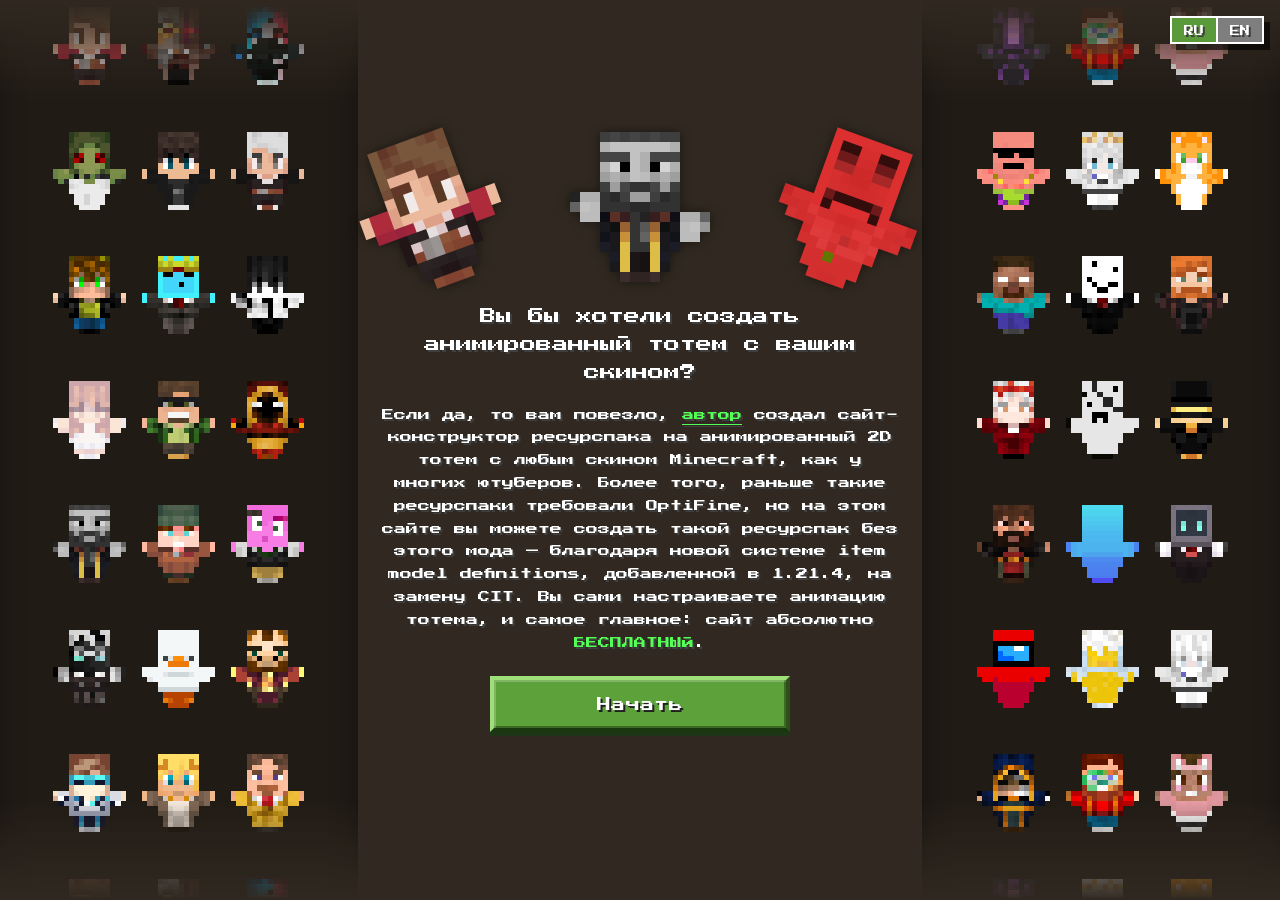
==== commit bbab6471: "Update index.html" ====
--- a/index.html
+++ b/index.html
@@ -1,11 +1,11 @@
 <!DOCTYPE html>
 <html lang="ru">
-  <head>
+  <head> 
     <meta charset="UTF-8" />
     <meta name="viewport" content="width=device-width, initial-scale=1" />
     <meta
       name="description"
-      content="Бесплатный конструктор анимированного тотема Minecraft из вашего скина — без OptiFine на 1.21.4+, с настройкой анимации и готовым ресурспаком."
+      content="Создать анимированный тотем со своим уникальным скином и анимацией в пару кликов. Бесплатный конструктор анимированного тотема Minecraft из вашего скина — без OptiFine на 1.21.4+, с настройкой анимации и готовым ресурспаком."
       data-i18n-meta="intro.seoDescription"
     />
     <title>Totem Maker — анимированный тотем из скина</title>
@@ -30,6 +30,7 @@
     <script src="lang/ru.js?v=1.0.4"></script>
     <script src="lang/en.js?v=1.0.4"></script>
     <script src="js/lang.js?v=1.0.4"></script>
+    <link rel="icon" type="image/png" href="favicon.png">
   </head>
   <body class="landing-with-marquee landing-intro-page" data-i18n-page="index">
     <div class="site-top-bar site-top-bar--lang-only">
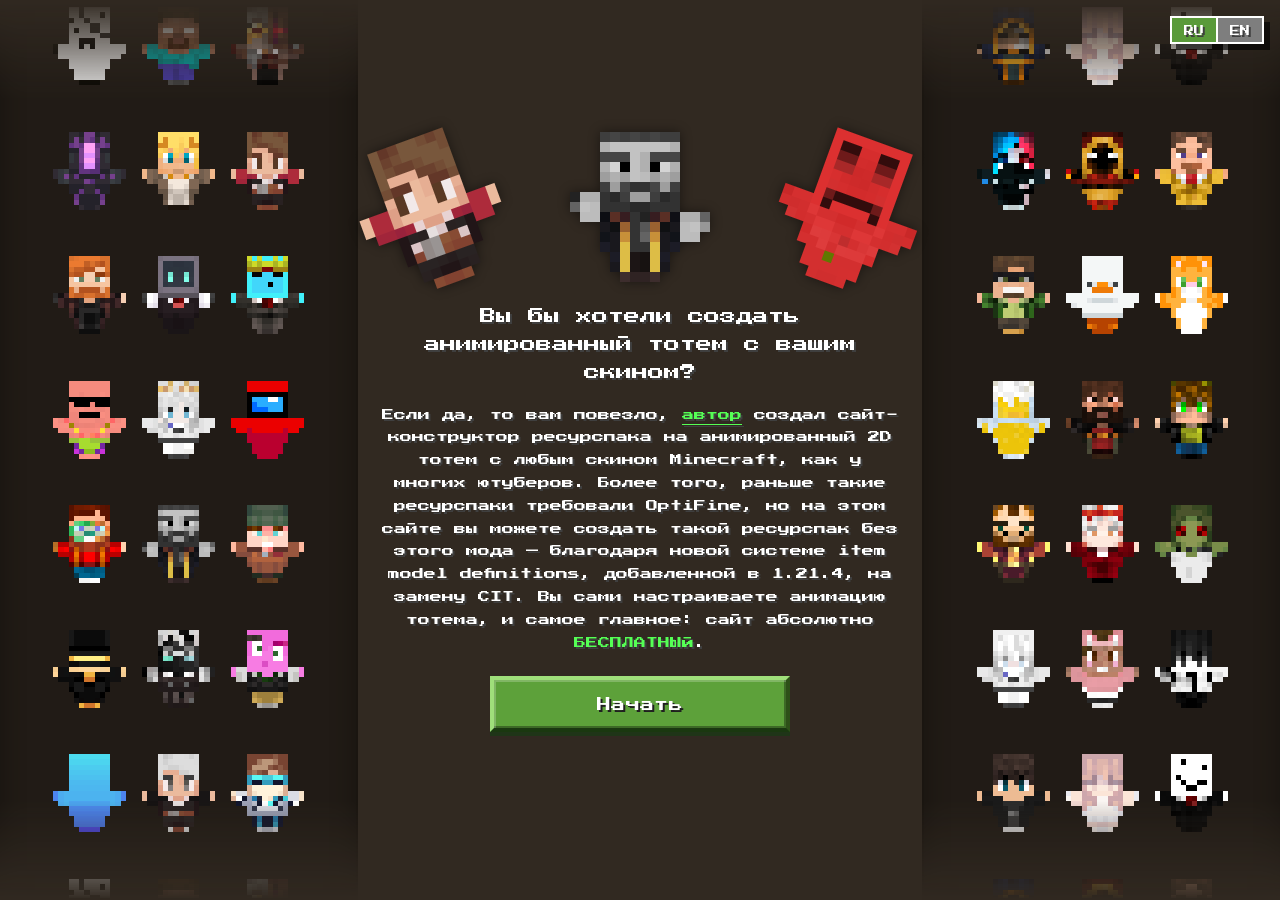
==== commit d8ed1cdb: "Update index.html" ====
--- a/index.html
+++ b/index.html
@@ -8,7 +8,7 @@
       content="Создать анимированный тотем со своим уникальным скином и анимацией в пару кликов. Бесплатный конструктор анимированного тотема Minecraft из вашего скина — без OptiFine на 1.21.4+, с настройкой анимации и готовым ресурспаком."
       data-i18n-meta="intro.seoDescription"
     />
-    <title>Totem Maker — анимированный тотем из скина</title>
+    <title>Animated-totem.ru — анимированный тотем из скина</title>
     <link rel="icon" href="assets/favicon.png" type="image/png" />
     <link rel="preconnect" href="https://fonts.googleapis.com" />
     <link rel="preconnect" href="https://fonts.gstatic.com" crossorigin />
@@ -52,7 +52,7 @@
         </h1>
         <div class="landing-intro-body" data-i18n-html="intro.body">
           <p>
-            Если да, то вам повезло,
+            Если да, то вам повезло, ведь
             <a href="https://boosty.to/ukengout" target="_blank" rel="noopener noreferrer">автор</a>
             создал сайт-конструктор ресурспака на анимированный 2D тотем с любым скином Minecraft, как у многих
             ютуберов. Более того, раньше такие ресурспаки требовали OptiFine, но на этом сайте вы можете создать
